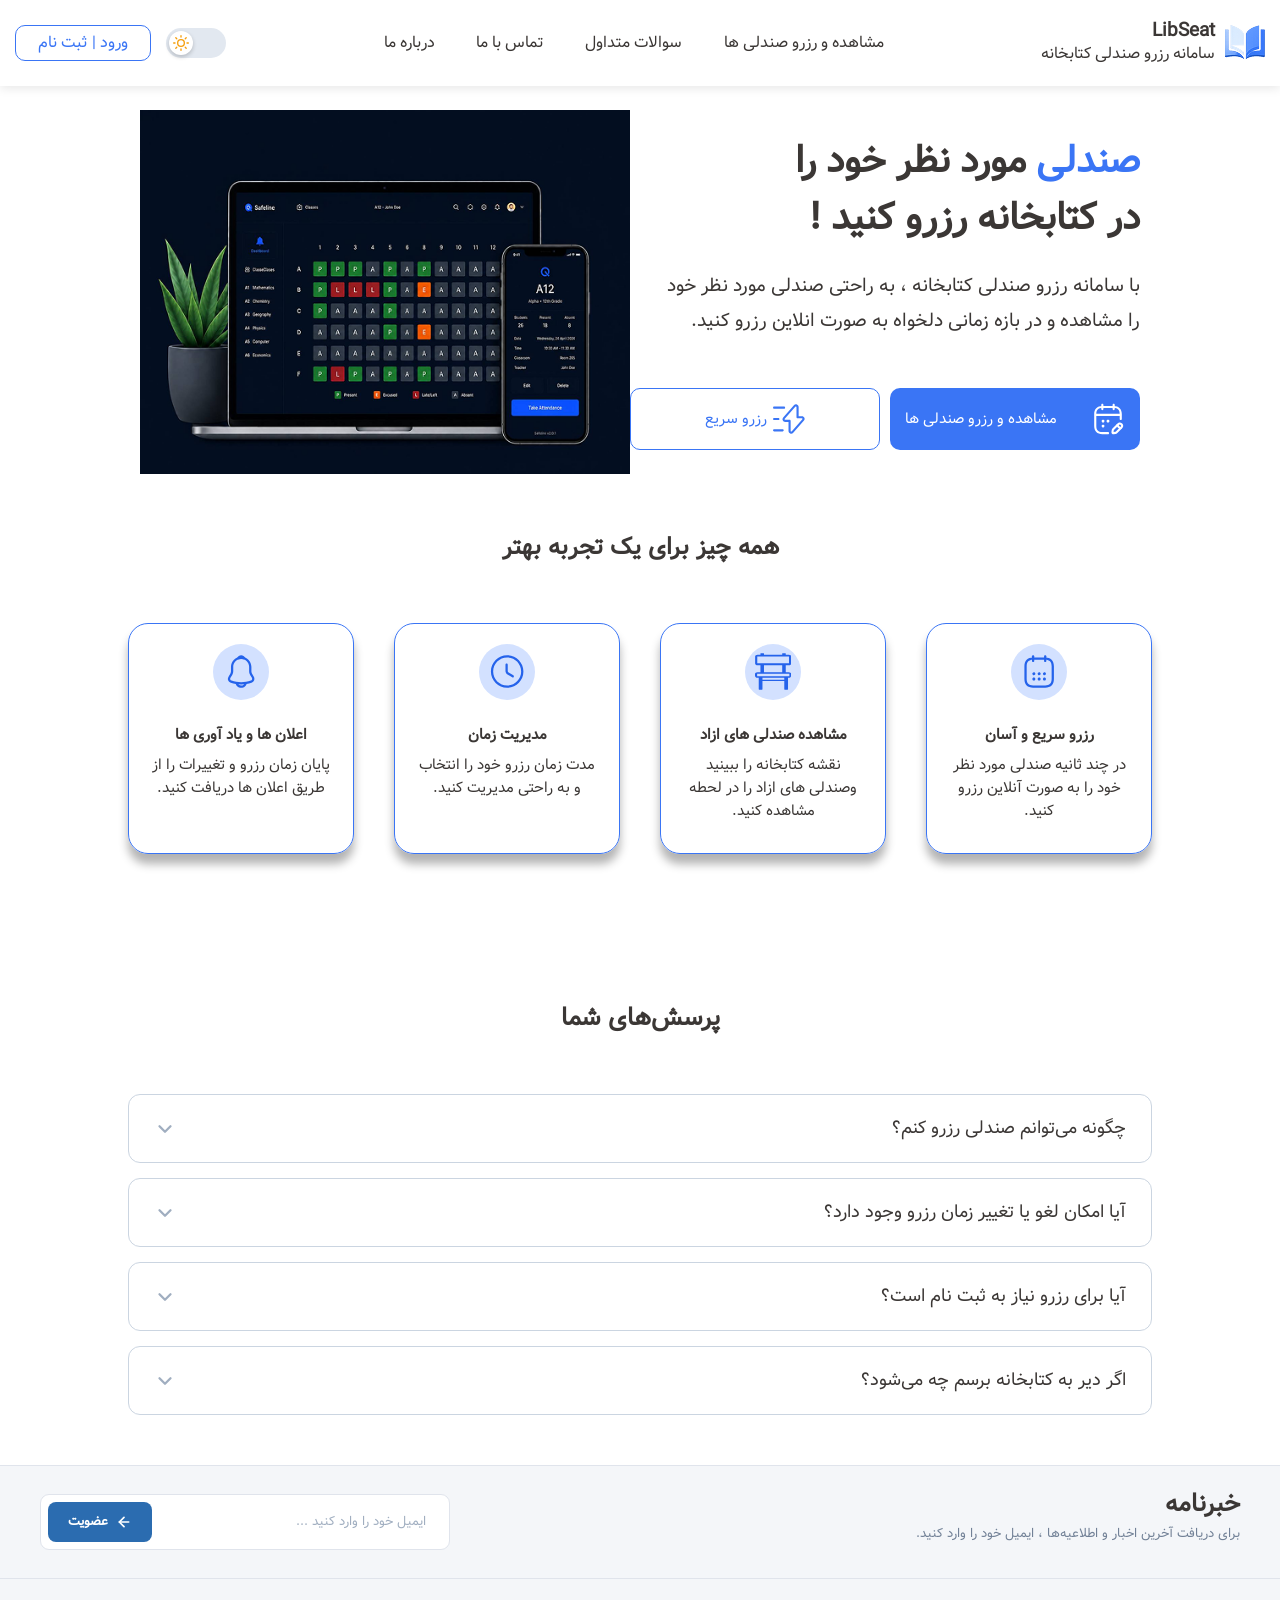
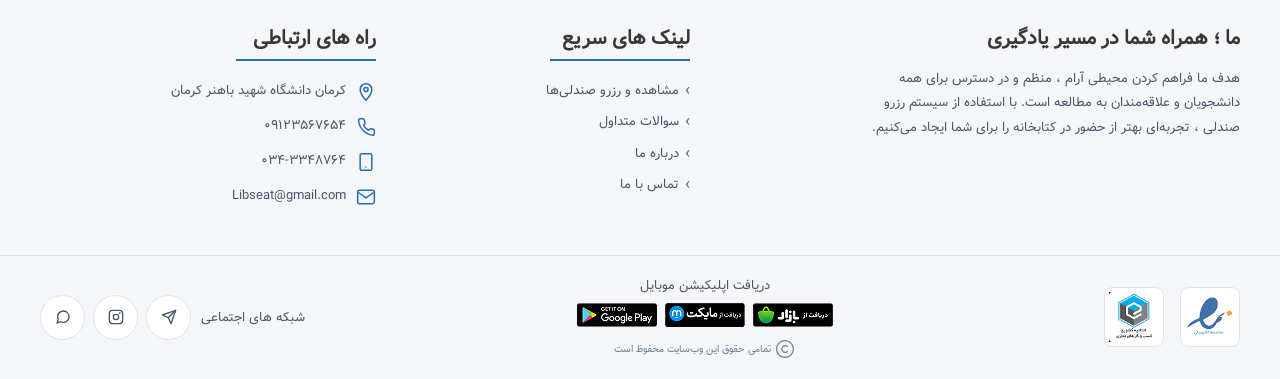
==== index.html @ a75650b6 "Initial commit: add project folders and files" ====
<!DOCTYPE html>
<html lang="fa" dir="rtl">

<head>
    <meta charset="UTF-8">
    <meta name="viewport" content="width=device-width, initial-scale=1.0">
    <title>سامانه رزرو صندلی</title>
    <link rel="shortcut icon" href="./main-page__pictures/file_00000000ac5071f4b8dd601711ee3e0a 1.png" type="image/x-icon">
    <link rel="stylesheet" href="./main-page__Styles/main-page__reset.css">
    <link rel="stylesheet" href="./main-page__Styles/main-page__fonts.css">
    <link rel="stylesheet" href="./main-page__Styles/main-page__style.css">
    <link rel="stylesheet" href="./main-page__Styles/main-page__responsive.css">
</head>

<body>
    <div class="backDrop"></div>
    <header class="header">
        <nav class="header-nav">
            <button class="menu-toggle">
                <span class="hamburger-line"></span>
                <span class="hamburger-line"></span>
                <span class="hamburger-line"></span>
            </button>
            <a href="./main-pag.html" class="nav-logo">
                <div class="nav-logo__img">
                    <img src="./main-page__pictures/file_00000000ac5071f4b8dd601711ee3e0a 1.png" alt="">
                </div>
                <div class="nav-logo__text">
                    <h3 class="nav-logo__text-title">LibSeat</h3>
                    <p class="nav-logo__text-content">سامانه رزرو صندلی کتابخانه</p>
                </div>
            </a>
            <div class="nav-items">
                <a href="../reservation-page/reservation-page.html" class="nav-item">مشاهده و رزرو صندلی ها</a>
                <a href="#" class="nav-item" id="faq-btn">سوالات متداول</a>
                <a href="#" class="nav-item" id="contact-btn">تماس با ما</a>
                <a href="#" class="nav-item" id="about-btn">درباره ما</a>
            </div>
            <div class="nav-left__wrapper">
                <div class="theme-switch-wrapper">
                    <label class="theme-switch" for="checkbox">
                        <input type="checkbox" id="checkbox">
                        <div class="slider">
                            <span class="ball">
                                <svg class="sun-icon" xmlns="http://www.w3.org/2000/svg" viewBox="0 0 24 24" fill="none"
                                    stroke="currentColor" stroke-width="2" stroke-linecap="round"
                                    stroke-linejoin="round">
                                    <circle cx="12" cy="12" r="5"></circle>
                                    <line x1="12" y1="1" x2="12" y2="3"></line>
                                    <line x1="12" y1="21" x2="12" y2="23"></line>
                                    <line x1="4.22" y1="4.22" x2="5.64" y2="5.64"></line>
                                    <line x1="18.36" y1="18.36" x2="19.78" y2="19.78"></line>
                                    <line x1="1" y1="12" x2="3" y2="12"></line>
                                    <line x1="21" y1="12" x2="23" y2="12"></line>
                                    <line x1="4.22" y1="19.78" x2="5.64" y2="18.36"></line>
                                    <line x1="18.36" y1="5.64" x2="19.78" y2="4.22"></line>
                                </svg>
                                <svg class="moon-icon" xmlns="http://www.w3.org/2000/svg" viewBox="0 0 24 24"
                                    fill="none" stroke="currentColor" stroke-width="2" stroke-linecap="round"
                                    stroke-linejoin="round">
                                    <path d="M21 12.79A9 9 0 1 1 11.21 3 7 7 0 0 0 21 12.79z"></path>
                                </svg>
                            </span>
                        </div>
                    </label>
                </div>
                <div class="Login-btn">
                    <a href="../login-page/login.html" class="Login-btn__text">ورود | ثبت نام</a>
                </div>
            </div>
        </nav>
        <div class="hamburger-menu">
            <a href="../reservation-page/reservation-page.html" class="hamburger-menu-item">مشاهده و رزرو صندلی ها</a>
            <a href="#" class="hamburger-menu-item" id="mobile-faqBtn">سوالات متداول</a>
            <a href="#" class="hamburger-menu-item" id="mobile-contactBtn">تماس با ما</a>
            <a href="#" class="hamburger-menu-item" id="mobile-aboutBtn">درباره ما</a>
            <a href="../login-page/login.html" class=" hamburger-menu__login">ورود به حساب کاربری</a>
        </div>
        <div class="container">
            <div class="header-content">
                <div class="header-content_text">
                    <h1 class="header-title">
                        <span class="blue">صندلی</span> مورد نظر خود را<br> در کتابخانه رزرو کنید !
                    </h1>
                    <p class="header-text">با سامانه رزرو صندلی کتابخانه ، به راحتی صندلی مورد نظر خود<br> را مشاهده و
                        در بازه زمانی دلخواه به صورت انلاین رزرو کنید.

                    </p>
                    <div class="header-btns">
                        <a href="../reservation-page/reservation-page.html" class="header-btn-blue">
                            <svg xmlns="http://www.w3.org/2000/svg" width="34" height="34" viewBox="0 0 34 34"
                                fill="none">
                                <path
                                    d="M11.3334 8.146C10.7525 8.146 10.2709 7.66433 10.2709 7.0835V2.8335C10.2709 2.25266 10.7525 1.771 11.3334 1.771C11.9142 1.771 12.3959 2.25266 12.3959 2.8335V7.0835C12.3959 7.66433 11.9142 8.146 11.3334 8.146Z"
                                    fill="white" />
                                <path
                                    d="M22.6666 8.146C22.0858 8.146 21.6041 7.66433 21.6041 7.0835V2.8335C21.6041 2.25266 22.0858 1.771 22.6666 1.771C23.2475 1.771 23.7291 2.25266 23.7291 2.8335V7.0835C23.7291 7.66433 23.2475 8.146 22.6666 8.146Z"
                                    fill="white" />
                                <path
                                    d="M12.0417 20.5416C11.8575 20.5416 11.6733 20.4991 11.5033 20.4283C11.3192 20.3575 11.1775 20.2583 11.0358 20.1308C10.7808 19.8616 10.625 19.4933 10.625 19.1249C10.625 18.7566 10.7808 18.3883 11.0358 18.1191C11.1775 17.9916 11.3333 17.8924 11.5033 17.8216C11.8433 17.6799 12.24 17.6799 12.58 17.8216C12.75 17.8924 12.9058 17.9916 13.0475 18.1191C13.1042 18.1899 13.175 18.2608 13.2175 18.3316C13.2741 18.4166 13.3167 18.5016 13.345 18.5866C13.3875 18.6716 13.4158 18.7566 13.43 18.8416C13.4442 18.9408 13.4583 19.0399 13.4583 19.1249C13.4583 19.4933 13.3025 19.8616 13.0475 20.1308C12.9058 20.2583 12.75 20.3575 12.58 20.4283C12.41 20.4991 12.2258 20.5416 12.0417 20.5416Z"
                                    fill="white" />
                                <path
                                    d="M17 20.5417C16.8159 20.5417 16.6317 20.4992 16.4617 20.4284C16.2775 20.3575 16.1359 20.2583 15.9942 20.1308C15.7392 19.8617 15.5834 19.4934 15.5834 19.125C15.5834 19.04 15.5975 18.9408 15.6117 18.8417C15.6259 18.7567 15.6542 18.6717 15.6967 18.5867C15.725 18.5017 15.7676 18.4167 15.8242 18.3317C15.8809 18.2609 15.9376 18.19 15.9942 18.1192C16.5184 17.595 17.4675 17.595 18.0059 18.1192C18.0625 18.19 18.1192 18.2609 18.1759 18.3317C18.2325 18.4167 18.2751 18.5017 18.3034 18.5867C18.3459 18.6717 18.3742 18.7567 18.3884 18.8417C18.4026 18.9408 18.4167 19.04 18.4167 19.125C18.4167 19.4934 18.2609 19.8617 18.0059 20.1308C17.7367 20.3858 17.3825 20.5417 17 20.5417Z"
                                    fill="white" />
                                <path
                                    d="M12.0417 25.5001C11.8575 25.5001 11.6733 25.4576 11.5033 25.3868C11.3333 25.3159 11.1775 25.2168 11.0358 25.0893C10.7808 24.8201 10.625 24.4518 10.625 24.0834C10.625 23.9984 10.6392 23.8993 10.6533 23.8143C10.6675 23.7151 10.6958 23.6301 10.7383 23.5451C10.7666 23.4601 10.8092 23.3751 10.8659 23.2901C10.9084 23.2193 10.9792 23.1484 11.0358 23.0776C11.1775 22.9501 11.3333 22.8509 11.5033 22.7801C11.8433 22.6384 12.24 22.6384 12.58 22.7801C12.75 22.8509 12.9058 22.9501 13.0475 23.0776C13.1042 23.1484 13.175 23.2193 13.2175 23.2901C13.2741 23.3751 13.3167 23.4601 13.345 23.5451C13.3875 23.6301 13.4158 23.7151 13.43 23.8143C13.4442 23.8993 13.4583 23.9984 13.4583 24.0834C13.4583 24.4518 13.3025 24.8201 13.0475 25.0893C12.9058 25.2168 12.75 25.3159 12.58 25.3868C12.41 25.4576 12.2258 25.5001 12.0417 25.5001Z"
                                    fill="white" />
                                <path
                                    d="M29.0416 13.9399H4.95831C4.37748 13.9399 3.89581 13.4583 3.89581 12.8774C3.89581 12.2966 4.37748 11.8149 4.95831 11.8149H29.0416C29.6225 11.8149 30.1041 12.2966 30.1041 12.8774C30.1041 13.4583 29.6225 13.9399 29.0416 13.9399Z"
                                    fill="white" />
                                <path
                                    d="M22.4117 32.2718C21.8734 32.2718 21.3634 32.0734 20.995 31.7051C20.5559 31.2659 20.3575 30.6284 20.4567 29.9626L20.7259 28.0501C20.7967 27.5543 21.0942 26.9593 21.4484 26.6051L26.4634 21.5901C27.1434 20.9101 27.8092 20.5559 28.5317 20.4851C29.4242 20.4001 30.2884 20.7684 31.11 21.5901C31.9742 22.4543 33.1359 24.2109 31.11 26.2368L26.095 31.2518C25.7409 31.6059 25.1459 31.9035 24.65 31.9743L22.7375 32.2435C22.6242 32.2576 22.525 32.2718 22.4117 32.2718ZM28.7725 22.596C28.7584 22.596 28.7442 22.596 28.73 22.596C28.5317 22.6101 28.2625 22.7943 27.965 23.0918L22.95 28.1068C22.9075 28.1493 22.8367 28.291 22.8367 28.3476L22.5817 30.1185L24.3525 29.8634C24.4092 29.8493 24.5508 29.7784 24.5933 29.7359L29.6084 24.721C30.2317 24.0976 30.3167 23.786 29.6084 23.0776C29.3817 22.8651 29.0559 22.596 28.7725 22.596Z"
                                    fill="white" />
                                <path
                                    d="M29.6368 27.2708C29.5376 27.2708 29.4384 27.2567 29.3534 27.2283C27.4834 26.7042 25.9959 25.2167 25.4718 23.3467C25.3159 22.78 25.6417 22.1991 26.2084 22.0291C26.7751 21.8733 27.3559 22.1992 27.5259 22.7658C27.8517 23.9275 28.7726 24.8483 29.9343 25.1741C30.5009 25.33 30.8267 25.925 30.6709 26.4917C30.5292 26.9592 30.1043 27.2708 29.6368 27.2708Z"
                                    fill="white" />
                                <path
                                    d="M17 32.2293H11.3333C6.1625 32.2293 3.1875 29.2543 3.1875 24.0835V12.0418C3.1875 6.871 6.1625 3.896 11.3333 3.896H22.6667C27.8375 3.896 30.8125 6.871 30.8125 12.0418V17.0002C30.8125 17.581 30.3308 18.0627 29.75 18.0627C29.1692 18.0627 28.6875 17.581 28.6875 17.0002V12.0418C28.6875 7.99016 26.7183 6.021 22.6667 6.021H11.3333C7.28167 6.021 5.3125 7.99016 5.3125 12.0418V24.0835C5.3125 28.1352 7.28167 30.1043 11.3333 30.1043H17C17.5808 30.1043 18.0625 30.586 18.0625 31.1668C18.0625 31.7477 17.5808 32.2293 17 32.2293Z"
                                    fill="white" />
                            </svg>

                            <p class="header-btn-text">
                                مشاهده و رزرو صندلی ها
                            </p>
                        </a>
                        <a href="../reservation-page/reservation-page.html" class="header-btn-white">
                            <svg xmlns="http://www.w3.org/2000/svg" width="34" height="34" viewBox="0 0 34 34"
                                fill="none">
                                <path
                                    d="M19.2241 31.7049C18.8983 31.7049 18.5724 31.6483 18.2608 31.5349C17.1983 31.1383 16.5183 30.1466 16.5183 29.0133V19.8758H13.2033C12.1266 19.8758 11.1916 19.2666 10.7524 18.2891C10.3133 17.3116 10.4832 16.2066 11.1916 15.3991L21.9158 3.21576C22.6666 2.36576 23.8283 2.06826 24.8908 2.47909C25.9533 2.87576 26.6332 3.86743 26.6332 5.00076V14.1383H29.9483C31.0249 14.1383 31.9599 14.7474 32.3991 15.7249C32.8383 16.7024 32.6683 17.8074 31.9599 18.6149L21.2357 30.7983C20.7116 31.3933 19.9749 31.7049 19.2241 31.7049ZM23.9133 4.41993C23.7858 4.41993 23.6299 4.46243 23.5024 4.61826L12.7782 16.8158C12.5516 17.0708 12.6366 17.3258 12.6791 17.4249C12.7216 17.5241 12.8633 17.7649 13.2033 17.7649H17.5808C18.1616 17.7649 18.6433 18.2466 18.6433 18.8274V29.0274C18.6433 29.3816 18.8983 29.5233 19.0116 29.5658C19.1249 29.6083 19.4082 29.6791 19.6349 29.4099L30.3591 17.2124C30.5857 16.9574 30.5008 16.7024 30.4583 16.6033C30.4158 16.5041 30.2741 16.2633 29.9341 16.2633H25.5566C24.9758 16.2633 24.4941 15.7816 24.4941 15.2008V5.00076C24.4941 4.64659 24.2391 4.50493 24.1258 4.46243C24.0833 4.43409 23.9983 4.41993 23.9133 4.41993Z"
                                    fill="currentColor" />
                                <path
                                    d="M12.0417 6.729H2.125C1.54417 6.729 1.0625 6.24734 1.0625 5.6665C1.0625 5.08567 1.54417 4.604 2.125 4.604H12.0417C12.6225 4.604 13.1042 5.08567 13.1042 5.6665C13.1042 6.24734 12.6225 6.729 12.0417 6.729Z"
                                    fill="currentColor" />
                                <path
                                    d="M10.625 29.396H2.125C1.54417 29.396 1.0625 28.9143 1.0625 28.3335C1.0625 27.7527 1.54417 27.271 2.125 27.271H10.625C11.2058 27.271 11.6875 27.7527 11.6875 28.3335C11.6875 28.9143 11.2058 29.396 10.625 29.396Z"
                                    fill="currentColor" />
                                <path
                                    d="M6.375 18.0625H2.125C1.54417 18.0625 1.0625 17.5808 1.0625 17C1.0625 16.4192 1.54417 15.9375 2.125 15.9375H6.375C6.95583 15.9375 7.4375 16.4192 7.4375 17C7.4375 17.5808 6.95583 18.0625 6.375 18.0625Z"
                                    fill="currentColor" />
                            </svg>
                            <p class="header-btn-text">
                                رزرو سریع
                            </p>
                        </a>
                    </div>
                </div>
                <div class="header-content_image">
                    <img src="./main-page__pictures/main-page-banner-dark.png" alt=""
                        class="header-content_image-img">
                </div>
            </div>
        </div>
    </header>
    <main>
        <div class="container">
            <section class="better-experience">
                <h2 class="better-experience__title">همه چیز برای یک تجربه بهتر </h2>
                <div class="better-experience__boxes">
                    <div class="better-experience__box">
                        <span class="better-experience__box-svg">
                            <svg xmlns="http://www.w3.org/2000/svg" width="41" height="41" viewBox="0 0 41 41" fill="none">
                                <path
                                    d="M13.6666 9.82275C12.9662 9.82275 12.3854 9.24192 12.3854 8.5415V3.4165C12.3854 2.71609 12.9662 2.13525 13.6666 2.13525C14.367 2.13525 14.9479 2.71609 14.9479 3.4165V8.5415C14.9479 9.24192 14.367 9.82275 13.6666 9.82275Z"
                                    fill="currentColor" />
                                <path
                                    d="M27.3334 9.82275C26.633 9.82275 26.0521 9.24192 26.0521 8.5415V3.4165C26.0521 2.71609 26.633 2.13525 27.3334 2.13525C28.0338 2.13525 28.6146 2.71609 28.6146 3.4165V8.5415C28.6146 9.24192 28.0338 9.82275 27.3334 9.82275Z"
                                    fill="currentColor" />
                                <path
                                    d="M14.5208 24.771C14.2988 24.771 14.0767 24.7197 13.8717 24.6343C13.6496 24.5489 13.4788 24.4293 13.3079 24.2755C13.0004 23.9509 12.8125 23.5239 12.8125 23.0626C12.8125 22.8405 12.8638 22.6185 12.9492 22.4135C13.0346 22.2085 13.1542 22.0206 13.3079 21.8497C13.4788 21.696 13.6496 21.5764 13.8717 21.4909C14.4867 21.2347 15.2554 21.3714 15.7337 21.8497C16.0412 22.1743 16.2292 22.6185 16.2292 23.0626C16.2292 23.1651 16.2121 23.2847 16.195 23.4043C16.1779 23.5068 16.1437 23.6093 16.0925 23.7118C16.0583 23.8143 16.0071 23.9168 15.9388 24.0193C15.8875 24.1047 15.8021 24.1901 15.7337 24.2755C15.4092 24.583 14.965 24.771 14.5208 24.771Z"
                                    fill="currentColor" />
                                <path
                                    d="M20.5 24.7707C20.2779 24.7707 20.0558 24.7195 19.8508 24.6341C19.6287 24.5487 19.4579 24.4291 19.287 24.2753C18.9795 23.9507 18.7916 23.5237 18.7916 23.0624C18.7916 22.8403 18.8429 22.6182 18.9283 22.4132C19.0137 22.2082 19.1333 22.0203 19.287 21.8495C19.4579 21.6958 19.6287 21.5761 19.8508 21.4907C20.4658 21.2174 21.2345 21.3712 21.7129 21.8495C22.0204 22.1741 22.2083 22.6182 22.2083 23.0624C22.2083 23.1649 22.1912 23.2845 22.1741 23.4041C22.157 23.5066 22.1229 23.6091 22.0716 23.7116C22.0375 23.8141 21.9862 23.9166 21.9179 24.0191C21.8666 24.1045 21.7812 24.1899 21.7129 24.2753C21.3883 24.5828 20.9441 24.7707 20.5 24.7707Z"
                                    fill="currentColor" />
                                <path
                                    d="M26.4792 24.7707C26.2571 24.7707 26.035 24.7195 25.83 24.6341C25.608 24.5487 25.4371 24.4291 25.2663 24.2753C25.198 24.1899 25.1296 24.1045 25.0613 24.0191C24.993 23.9166 24.9417 23.8141 24.9075 23.7116C24.8563 23.6091 24.8221 23.5066 24.805 23.4041C24.788 23.2845 24.7709 23.1649 24.7709 23.0624C24.7709 22.6182 24.9588 22.1741 25.2663 21.8495C25.4371 21.6958 25.608 21.5761 25.83 21.4907C26.4621 21.2174 27.2138 21.3712 27.6921 21.8495C27.9996 22.1741 28.1875 22.6182 28.1875 23.0624C28.1875 23.1649 28.1705 23.2845 28.1534 23.4041C28.1363 23.5066 28.1021 23.6091 28.0509 23.7116C28.0167 23.8141 27.9655 23.9166 27.8971 24.0191C27.8459 24.1045 27.7605 24.1899 27.6921 24.2753C27.3675 24.5828 26.9234 24.7707 26.4792 24.7707Z"
                                    fill="currentColor" />
                                <path
                                    d="M14.5208 30.7498C14.2988 30.7498 14.0767 30.6986 13.8717 30.6131C13.6667 30.5277 13.4788 30.4081 13.3079 30.2544C13.0004 29.9298 12.8125 29.4856 12.8125 29.0415C12.8125 28.8194 12.8638 28.5973 12.9492 28.3923C13.0346 28.1702 13.1542 27.9823 13.3079 27.8286C13.94 27.1965 15.1017 27.1965 15.7337 27.8286C16.0412 28.1531 16.2292 28.5973 16.2292 29.0415C16.2292 29.4856 16.0412 29.9298 15.7337 30.2544C15.4092 30.5619 14.965 30.7498 14.5208 30.7498Z"
                                    fill="currentColor" />
                                <path
                                    d="M20.5 30.7498C20.0558 30.7498 19.6116 30.5619 19.287 30.2544C18.9795 29.9298 18.7916 29.4856 18.7916 29.0415C18.7916 28.8194 18.8429 28.5973 18.9283 28.3923C19.0137 28.1702 19.1333 27.9823 19.287 27.8286C19.9191 27.1965 21.0808 27.1965 21.7129 27.8286C21.8666 27.9823 21.9862 28.1702 22.0716 28.3923C22.157 28.5973 22.2083 28.8194 22.2083 29.0415C22.2083 29.4856 22.0204 29.9298 21.7129 30.2544C21.3883 30.5619 20.9441 30.7498 20.5 30.7498Z"
                                    fill="currentColor" />
                                <path
                                    d="M26.4792 30.7502C26.035 30.7502 25.5909 30.5623 25.2663 30.2548C25.1125 30.101 24.993 29.9131 24.9075 29.6911C24.8221 29.4861 24.7709 29.264 24.7709 29.0419C24.7709 28.8198 24.8221 28.5977 24.9075 28.3927C24.993 28.1706 25.1125 27.9827 25.2663 27.829C25.6592 27.4361 26.2571 27.2481 26.8038 27.3677C26.9234 27.3848 27.0259 27.4189 27.1284 27.4702C27.2309 27.5044 27.3334 27.5557 27.4359 27.624C27.5213 27.6752 27.6067 27.7606 27.6921 27.829C27.9996 28.1536 28.1875 28.5977 28.1875 29.0419C28.1875 29.4861 27.9996 29.9302 27.6921 30.2548C27.3675 30.5623 26.9234 30.7502 26.4792 30.7502Z"
                                    fill="currentColor" />
                                <path
                                    d="M35.0208 16.8101H5.97913C5.27871 16.8101 4.69788 16.2292 4.69788 15.5288C4.69788 14.8284 5.27871 14.2476 5.97913 14.2476H35.0208C35.7212 14.2476 36.302 14.8284 36.302 15.5288C36.302 16.2292 35.7212 16.8101 35.0208 16.8101Z"
                                    fill="#currentColor" />
                                <path
                                    d="M27.3333 38.8644H13.6667C7.43125 38.8644 3.84375 35.2769 3.84375 29.0415V14.5207C3.84375 8.28525 7.43125 4.69775 13.6667 4.69775H27.3333C33.5688 4.69775 37.1563 8.28525 37.1563 14.5207V29.0415C37.1563 35.2769 33.5688 38.8644 27.3333 38.8644ZM13.6667 7.26025C8.78083 7.26025 6.40625 9.63484 6.40625 14.5207V29.0415C6.40625 33.9273 8.78083 36.3019 13.6667 36.3019H27.3333C32.2192 36.3019 34.5938 33.9273 34.5938 29.0415V14.5207C34.5938 9.63484 32.2192 7.26025 27.3333 7.26025H13.6667Z"
                                    fill="currentColor" />
                            </svg>
                        </span>
                        <h3 class="better-experience__box-title">رزرو سریع و آسان</h3>
                        <p class="better-experience__box-text">در چند ثانیه صندلی مورد نظر خود را به صورت آنلاین رزرو کنید.
                        </p>
                    </div>
                    <div class="better-experience__box">
                        <span class="better-experience__box-svg">
                            <svg width="41" height="41" viewBox="0 0 41 41" fill="none" xmlns="http://www.w3.org/2000/svg">
                                <path fill-rule="evenodd" clip-rule="evenodd" d="M37.2744 27.4735V40.6797C37.2744 40.8565 37.0811 41 36.8429 41H33.4993C33.2611 41 33.0634 40.8532 33.0634 40.6764V31.1804H8.4265V40.6797C8.4265 40.8565 8.23326 41 7.99507 41H4.65143C4.41324 41 4.2155 40.8532 4.2155 40.6764V27.4735H2.76389C1.99989 27.4735 1.30779 27.2432 0.808944 26.8729C0.310095 26.5025 0 25.9887 0 25.4215V23.3595C0 22.7922 0.310095 22.2784 0.808944 21.908C1.30779 21.5377 1.99989 21.3075 2.76389 21.3075H6.14798V13.4832H2.90321C2.13921 13.4832 1.44711 13.2529 0.948263 12.8826C0.449414 12.5122 0.139318 11.9984 0.139318 11.4312V3.58016C0.139318 3.01294 0.449414 2.49911 0.948263 2.12874C1.44711 1.75838 2.13921 1.52816 2.90321 1.52816H6.14798V0.343669C6.14798 0.153483 6.35471 0 6.61087 0H9.67138C9.92755 0 10.1343 0.153483 10.1343 0.343669V1.52816H30.7264V0.343669C30.7264 0.153483 30.9331 0 31.1893 0H34.2498C34.506 0 34.7127 0.153483 34.7127 0.343669V1.52816H38.2361C39.0001 1.52816 39.6922 1.75838 40.1911 2.12874C40.6899 2.49911 41 3.01294 41 3.58016V11.4312C41 11.9984 40.6899 12.5122 40.1911 12.8826C39.6922 13.2529 39.0001 13.4832 38.2361 13.4832H34.7127V21.3041H38.0968C38.8608 21.3041 39.5529 21.5343 40.0517 21.9047C40.5506 22.2751 40.8607 22.7889 40.8607 23.3561V25.4181C40.8607 25.9854 40.5506 26.4992 40.0517 26.8695C39.5529 27.2399 38.8608 27.4701 38.0968 27.4701H37.2744V27.4735ZM2.41785 23.1759H38.8114V25.7651H2.41785V23.1759ZM2.56166 3.49007H38.3754V11.2577H2.56166V3.49007ZM33.0634 29.749V27.4735H8.4265V29.749H33.0634ZM30.7309 21.3075V13.4832H10.1388V21.3041H30.7309V21.3075Z" fill="currentColor"/>
                                </svg>                            
                        </span>
                        <h3 class="better-experience__box-title">مشاهده صندلی های ازاد</h3>
                        <p class="better-experience__box-text">نقشه کتابخانه را ببینید وصندلی های ازاد را در لحطه مشاهده کنید. </p>
                    </div>
                    <div class="better-experience__box">
                        <span class="better-experience__box-svg">
                            <svg width="41" height="41" viewBox="0 0 41 41" fill="none" xmlns="http://www.w3.org/2000/svg">
                                <path d="M20.5 38.8647C10.3695 38.8647 2.13538 30.6305 2.13538 20.5001C2.13538 10.3697 10.3695 2.1355 20.5 2.1355C30.6304 2.1355 38.8645 10.3697 38.8645 20.5001C38.8645 30.6305 30.6304 38.8647 20.5 38.8647ZM20.5 4.698C11.7875 4.698 4.69788 11.7876 4.69788 20.5001C4.69788 29.2126 11.7875 36.3022 20.5 36.3022C29.2125 36.3022 36.302 29.2126 36.302 20.5001C36.302 11.7876 29.2125 4.698 20.5 4.698Z" fill="#2563EB"/>
                                <path d="M26.8379 27.2138C26.6158 27.2138 26.3938 27.1625 26.1888 27.0258L20.8929 23.8654C19.5775 23.0796 18.6038 21.3542 18.6038 19.8338V12.8296C18.6038 12.1292 19.1846 11.5483 19.885 11.5483C20.5854 11.5483 21.1663 12.1292 21.1663 12.8296V19.8338C21.1663 20.4488 21.6788 21.3542 22.2083 21.6617L27.5042 24.8221C28.1192 25.1808 28.3071 25.9667 27.9483 26.5817C27.6921 26.9917 27.265 27.2138 26.8379 27.2138Z" fill="#2563EB"/>
                                </svg>                            
                        </span>
                        <h3 class="better-experience__box-title">مدیریت زمان </h3>
                        <p class="better-experience__box-text">مدت زمان رزرو خود را انتخاب و به راحتی مدیریت کنید.</p>
                    </div>
                    <div class="better-experience__box">
                        <span class="better-experience__box-svg">
                            <svg width="41" height="41" viewBox="0 0 41 41" fill="none" xmlns="http://www.w3.org/2000/svg">
                                <path d="M20.5342 35.072C16.5538 35.072 12.5733 34.4399 8.79792 33.1758C7.36292 32.6804 6.26958 31.6724 5.79125 30.357C5.29583 29.0416 5.46667 27.5895 6.2525 26.2912L8.21708 23.0283C8.62708 22.3449 9.00292 20.9783 9.00292 20.1754V15.2383C9.00292 8.88328 14.1792 3.70703 20.5342 3.70703C26.8892 3.70703 32.0654 8.88328 32.0654 15.2383V20.1754C32.0654 20.9612 32.4412 22.3449 32.8512 23.0454L34.7988 26.2912C35.5333 27.5212 35.67 29.0074 35.1746 30.357C34.6792 31.7066 33.6029 32.7316 32.2533 33.1758C28.495 34.4399 24.5146 35.072 20.5342 35.072ZM20.5342 6.26953C15.5971 6.26953 11.5654 10.2841 11.5654 15.2383V20.1754C11.5654 21.4224 11.0529 23.2674 10.4208 24.3437L8.45625 27.6066C8.08042 28.2387 7.97792 28.9049 8.2 29.4687C8.405 30.0495 8.9175 30.4937 9.61792 30.7329C16.7588 33.1245 24.3267 33.1245 31.4675 30.7329C32.0825 30.5279 32.5608 30.0666 32.7829 29.4516C33.005 28.8366 32.9538 28.1704 32.6121 27.6066L30.6475 24.3437C29.9983 23.2333 29.5029 21.4054 29.5029 20.1583V15.2383C29.5029 10.2841 25.4883 6.26953 20.5342 6.26953Z" fill="#2563EB"/>
                                <path d="M23.7116 6.73087C23.5921 6.73087 23.4725 6.71379 23.3529 6.67962C22.8575 6.54295 22.3791 6.44045 21.9179 6.37212C20.4658 6.1842 19.065 6.2867 17.7496 6.67962C17.2712 6.83337 16.7587 6.67962 16.4341 6.32087C16.1096 5.96212 16.0071 5.44962 16.195 4.98837C16.8954 3.19462 18.6037 2.01587 20.5512 2.01587C22.4987 2.01587 24.2071 3.17754 24.9075 4.98837C25.0783 5.44962 24.9929 5.96212 24.6683 6.32087C24.4121 6.5942 24.0533 6.73087 23.7116 6.73087Z" fill="#2563EB"/>
                                <path d="M20.5342 38.967C18.8429 38.967 17.2029 38.2837 16.0071 37.0879C14.8113 35.892 14.1279 34.252 14.1279 32.5608H16.6904C16.6904 33.5687 17.1004 34.5595 17.8179 35.277C18.5354 35.9945 19.5263 36.4045 20.5342 36.4045C22.6525 36.4045 24.3779 34.6791 24.3779 32.5608H26.9404C26.9404 36.097 24.0704 38.967 20.5342 38.967Z" fill="#2563EB"/>
                                </svg>
                                
                        </span>
                        <h3 class="better-experience__box-title">اعلان ها و یاد آوری ها</h3>
                        <p class="better-experience__box-text">پایان زمان رزرو و تغییرات را از طریق اعلان ها دریافت کنید.</p>
                    </div>
                </div>
            </section>
            <section class="FAQ" id="faq-section">
                <h2 class="faq-title">پرسش‌های شما</h2>
    
                <div class="faq-container">
                    <!-- Item 1 -->
                    <details class="faq-item">
                        <summary>
                            <span class="faq-question">چگونه می‌توانم صندلی رزرو کنم؟</span>
                            <div class="faq-icon-wrapper">
                                <svg class="faq-icon" viewBox="0 0 24 24" fill="none" stroke="currentColor" stroke-width="2.5" stroke-linecap="round" stroke-linejoin="round">
                                    <polyline points="6 9 12 15 18 9"></polyline>
                                </svg>
                            </div>
                        </summary>
                        <div class="faq-content">
                            <p>جهت رزرو صندلی، می‌توانید به بخش «مشاهده و رزرو» مراجعه نمایید. در این بخش، وضعیت لحظه‌ای تمامی صندلی‌های کتابخانه قابل رویت است و شما می‌توانید صندلی مورد نظر خود را برای بازه زمانی مشخص رزرو کنید. همچنین برای سهولت بیشتر، با استفاده از قابلیت «رزرو سریع»، سیستم به صورت هوشمند و تصادفی یکی از بهترین موقعیت‌های آزاد را برای شما انتخاب خواهد کرد.</p>
                        </div>
                    </details>
            
                    <!-- Item 2 -->
                    <details class="faq-item">
                        <summary>
                            <span class="faq-question">آیا امکان لغو یا تغییر زمان رزرو وجود دارد؟</span>
                            <div class="faq-icon-wrapper">
                                <svg class="faq-icon" viewBox="0 0 24 24" fill="none" stroke="currentColor" stroke-width="2.5" stroke-linecap="round" stroke-linejoin="round">
                                    <polyline points="6 9 12 15 18 9"></polyline>
                                </svg>
                            </div>
                        </summary>
                        <div class="faq-content">
                            <p>بله، امکان لغو رزرو صندلی تا حداکثر ۲ ساعت پیش از زمان موعد وجود دارد. توصیه می‌شود در صورت انصراف، حتماً نسبت به لغو رزرو خود اقدام نمایید تا مشمول محدودیت‌ها یا جریمه‌های مربوط به عدم استفاده از صندلی نشوید.</p>
                        </div>
                    </details>
            
                    <!-- Item 3 -->
                    <details class="faq-item">
                        <summary>
                            <span class="faq-question">آیا برای رزرو نیاز به ثبت‌ نام است؟</span>
                            <div class="faq-icon-wrapper">
                                <svg class="faq-icon" viewBox="0 0 24 24" fill="none" stroke="currentColor" stroke-width="2.5" stroke-linecap="round" stroke-linejoin="round">
                                    <polyline points="6 9 12 15 18 9"></polyline>
                                </svg>
                            </div>
                        </summary>
                        <div class="faq-content">
                            <p>بله، جهت رزرو صندلی و مدیریت زمان‌های حضور خود، لازم است ابتدا در سامانه ثبت‌نام نمایید. پس از ایجاد حساب کاربری، تمامی امکانات سامانه و خدمات کتابخانه به صورت کامل در دسترس شما قرار خواهد گرفت.</p>
                        </div>
                    </details>
            
                    <!-- Item 4 -->
                    <details class="faq-item">
                        <summary>
                            <span class="faq-question">اگر دیر به کتابخانه برسم چه می‌شود؟</span>
                            <div class="faq-icon-wrapper">
                                <svg class="faq-icon" viewBox="0 0 24 24" fill="none" stroke="currentColor" stroke-width="2.5" stroke-linecap="round" stroke-linejoin="round">
                                    <polyline points="6 9 12 15 18 9"></polyline>
                                </svg>
                            </div>
                        </summary>
                        <div class="faq-content">
                            <p>رزرو شما تا ۱۵ دقیقه پس از زمان شروع معتبر است و پس از آن صندلی برای سایرین آزاد خواهد شد.</p>
                        </div>
                    </details>
                </div>
            </section>
        </div>
    </main>
    <footer class="site-footer" id="footer">
        <div class="footer-newsletter">
          <div class="footer-newsletter__inner">
            <div class="footer-newsletter__text">
              <h3>خبرنامه</h3>
              <p>برای دریافت آخرین اخبار و اطلاعیه‌ها ، ایمیل خود را وارد کنید.</p>
            </div>
            <div class="footer-newsletter__form">
              <input class="footer-newsletter__input" type="email" placeholder="ایمیل خود را وارد کنید ..."
                aria-label="ایمیل خبرنامه" />
              <button class="footer-newsletter__btn" type="button">
                <!-- Arrow icon (RTL: pointing left) -->
                <svg width="16" height="16" viewBox="0 0 24 24" fill="none" stroke="currentColor" stroke-width="2.5"
                  stroke-linecap="round" stroke-linejoin="round">
                  <line x1="19" y1="12" x2="5" y2="12" />
                  <polyline points="12 19 5 12 12 5" />
                </svg>
                عضویت
              </button>
            </div>
          </div>
        </div>
    
        <!-- Main columns -->
        <div class="footer-main">
          <div class="footer-main__inner">
    
            <!-- About -->
            <div class="footer-col footer-col--about">
              <h2>ما ؛ همراه شما در مسیر یادگیری</h2>
              <p>
                هدف ما فراهم کردن محیطی آرام ، منظم و در دسترس برای همه دانشجویان و علاقه‌مندان به مطالعه است.
                با استفاده از سیستم رزرو صندلی ، تجربه‌ای بهتر از حضور در کتابخانه را برای شما ایجاد می‌کنیم.
              </p>
            </div>
    
            <div class="footerCols">
              <!-- Quick Links -->
              <div class="footer-col footer-col--links">
                <h3 class="footer-col__title">لینک های سریع</h3>
                <ul class="footer-col__links-list">
                  <li><a href="../reservation-page/reservation-page.html">مشاهده و رزرو صندلی‌ها</a></li>
                  <li><a href="#">سوالات متداول</a></li>
                  <li><a href="#">درباره ما</a></li>
                  <li><a href="#">تماس با ما</a></li>
                </ul>
              </div>
    
              <!-- Contact -->
              <div class="footer-col footer-col--contact">
                <h3 class="footer-col__title">راه های ارتباطی</h3>
                <ul class="footer-contact-list">
                  <li>
                    <!-- Location icon -->
                    <svg class="contact-icon" viewBox="0 0 24 24" fill="none" stroke="currentColor" stroke-width="1.8"
                      stroke-linecap="round" stroke-linejoin="round">
                      <path d="M12 2C8.13 2 5 5.13 5 9c0 5.25 7 13 7 13s7-7.75 7-13c0-3.87-3.13-7-7-7z" />
                      <circle cx="12" cy="9" r="2.5" />
                    </svg>
                    کرمان دانشگاه شهید باهنر کرمان
                  </li>
                  <li>
                    <!-- Phone icon -->
                    <svg class="contact-icon" viewBox="0 0 24 24" fill="none" stroke="currentColor" stroke-width="1.8"
                      stroke-linecap="round" stroke-linejoin="round">
                      <path
                        d="M22 16.92v3a2 2 0 0 1-2.18 2A19.79 19.79 0 0 1 3.09 4.18 2 2 0 0 1 5.06 2h3a2 2 0 0 1 2 1.72c.13.96.36 1.9.7 2.81a2 2 0 0 1-.45 2.11L9.09 9.91a16 16 0 0 0 6 6l1.27-1.27a2 2 0 0 1 2.11-.45c.91.34 1.85.57 2.81.7A2 2 0 0 1 22 16.92z" />
                    </svg>
                    ۰۹۱۲۳۵۶۷۶۵۴
                  </li>
                  <li>
                    <!-- Tel icon -->
                    <svg class="contact-icon" viewBox="0 0 24 24" fill="none" stroke="currentColor" stroke-width="1.8"
                      stroke-linecap="round" stroke-linejoin="round">
                      <rect x="5" y="2" width="14" height="20" rx="2" ry="2" />
                      <line x1="12" y1="18" x2="12.01" y2="18" />
                    </svg>
                    ۰۳۴-۳۳۴۸۷۶۴
                  </li>
                  <li>
                    <!-- Email icon -->
                    <svg class="contact-icon" viewBox="0 0 24 24" fill="none" stroke="currentColor" stroke-width="1.8"
                      stroke-linecap="round" stroke-linejoin="round">
                      <path d="M4 4h16c1.1 0 2 .9 2 2v12c0 1.1-.9 2-2 2H4c-1.1 0-2-.9-2-2V6c0-1.1.9-2 2-2z" />
                      <polyline points="22,6 12,13 2,6" />
                    </svg>
                    Libseat@gmail.com
                  </li>
                </ul>
              </div>
            </div>
    
          </div>
        </div>
    
        <!-- Bottom bar -->
        <div class="footer-bottom">
          <div class="footer-bottom__inner">
    
            <!-- Logos (right side in RTL) -->
            <div class="footer-bottom__logos">
              <div class="footer-logo-badge">
                <img src="./main-page__pictures/enamad.png" alt="">
              </div>
              <div class="footer-logo-badge">
                <img src="./main-page__pictures/etehadie.png" alt="">
              </div>
            </div>
    
            <!-- App download (center) -->
            <div class="footer-bottom__apps">
              <span class="footer-bottom__apps-label">دریافت اپلیکیشن موبایل</span>
              <div class="footer-bottom__app-buttons">
                <!-- Bazaar -->
                <a href="#" class="app-btn" aria-label="دریافت از بازار">
                  <img src="./main-page__pictures/Frame 211.png" alt="bazaar icon">
                </a>
                <!-- Myket -->
                <a href="#" class="app-btn" aria-label="دریافت از مایکت">
                  <img src="./main-page__pictures/image 1.png" alt="myket icon">
                </a>
                <!-- Google Play -->
                <a href="#" class="app-btn" aria-label="دریافت از گوگل پلی">
                  <img src="./main-page__pictures/googlepng.parspng.com-5 1.png" alt="gooogle play icon">
                </a>
              </div>
              <div style="font-size:1rem; color: #718096; margin-top:4px; display:flex; align-items:center; gap:4px;">
                <svg width="20" height="20" viewBox="0 0 20 20" fill="none" xmlns="http://www.w3.org/2000/svg">
                  <path d="M9.99984 18.9584C5.05817 18.9584 1.0415 14.9417 1.0415 10.0001C1.0415 5.05841 5.05817 1.04175 9.99984 1.04175C14.9415 1.04175 18.9582 5.05841 18.9582 10.0001C18.9582 14.9417 14.9415 18.9584 9.99984 18.9584ZM9.99984 2.29175C5.74984 2.29175 2.2915 5.75008 2.2915 10.0001C2.2915 14.2501 5.74984 17.7084 9.99984 17.7084C14.2498 17.7084 17.7082 14.2501 17.7082 10.0001C17.7082 5.75008 14.2498 2.29175 9.99984 2.29175Z" fill="currentColor"/>
                  <path d="M10.2 13.9584C8.0167 13.9584 6.2417 12.1834 6.2417 10.0001C6.2417 7.81675 8.0167 6.04175 10.2 6.04175C11.1584 6.04175 12.0917 6.39175 12.8084 7.03342C13.0667 7.25842 13.0917 7.65841 12.8667 7.91675C12.6417 8.17508 12.2417 8.20009 11.9834 7.97509C11.4917 7.54175 10.8584 7.30009 10.2 7.30009C8.70837 7.30009 7.4917 8.51676 7.4917 10.0084C7.4917 11.5001 8.70837 12.7168 10.2 12.7168C10.85 12.7168 11.4917 12.4751 11.9834 12.0418C12.2417 11.8168 12.6417 11.8418 12.8667 12.1001C13.0917 12.3584 13.0667 12.7584 12.8084 12.9834C12.0834 13.6084 11.1584 13.9584 10.2 13.9584Z" fill="currentColor"/>
                  </svg>              
                تمامی حقوق این وب‌سایت محفوظ است
              </div>
            </div>
    
            <!-- Social + label (left in RTL = left side visually) -->
            <div class="footer-bottom__right">
              <div class="footer-social">
                <span class="footer-social__label">شبکه های اجتماعی</span>
                <div class="footer-social__links">
                  <!-- Telegram -->
                  <a href="#" class="social-link" aria-label="تلگرام">
                    <svg width="16" height="16" viewBox="0 0 24 24" fill="none" stroke="currentColor" stroke-width="2"
                      stroke-linecap="round" stroke-linejoin="round">
                      <line x1="22" y1="2" x2="11" y2="13" />
                      <polygon points="22 2 15 22 11 13 2 9 22 2" />
                    </svg>
                  </a>
                  <!-- Instagram -->
                  <a href="#" class="social-link" aria-label="اینستاگرام">
                    <svg width="16" height="16" viewBox="0 0 24 24" fill="none" stroke="currentColor" stroke-width="2"
                      stroke-linecap="round" stroke-linejoin="round">
                      <rect x="2" y="2" width="20" height="20" rx="5" ry="5" />
                      <circle cx="12" cy="12" r="4" />
                      <circle cx="17.5" cy="6.5" r="0.5" fill="currentColor" />
                    </svg>
                  </a>
                  <!-- WhatsApp -->
                  <a href="#" class="social-link" aria-label="واتساپ">
                    <svg width="16" height="16" viewBox="0 0 24 24" fill="none" stroke="currentColor" stroke-width="2"
                      stroke-linecap="round" stroke-linejoin="round">
                      <path
                        d="M21 11.5a8.38 8.38 0 0 1-.9 3.8 8.5 8.5 0 0 1-7.6 4.7 8.38 8.38 0 0 1-3.8-.9L3 21l1.9-5.7a8.38 8.38 0 0 1-.9-3.8 8.5 8.5 0 0 1 4.7-7.6 8.38 8.38 0 0 1 3.8-.9h.5a8.48 8.48 0 0 1 8 8v.5z" />
                    </svg>
                  </a>
                </div>
              </div>
            </div>
    
          </div>
        </div>
      </footer>

    <script src="./main-page__Scripts/main-page.js">

    </script>
</body>

</html>
---- main-page__Styles/main-page__fonts.css ----
@font-face {
    font-family: "VazirMatn-medium";
    src: url(../fonts/Vazir-Medium.ttf);
}
@font-face {
    font-family: "VazirMatn";
    src: url(../main-page__fonts/Vazir.ttf);
}
@font-face {
    font-family: "VazirMatn-bold";
    src: url(../fonts/Vazir-Bold.ttf);
}
@font-face {
    font-family: "VazirMatn-light";
    src: url(../fonts/Vazir-Light.ttf);
}
---- main-page__Styles/main-page__style.css ----
/* Define variables*/
:root {
    --bg-header:#FFFFFF;
    --bg-primary: #FFFFFF;
    --bg-button:#FFFFFF;
    --bg-secondary: #3A75F5;
    --text-primary: #3B3735;
    --text-secondary: #3A75F5;
    --hover-primary:#3A75F5;
    --hover-secondary:#3A75F5;
    --text-white: #FFFFFF;
    --border-primary:#3A75F5;
    --svg-bg:#D3E1FF;
    --svg-color:#2563EB;
    --footer-bg-primary:#f4f6f9;
    --footer-bg-secondary:#e8ecf2;
    --footer-text-secondary:#4a5568;
    --footer-border:#e0e4ec;
    --footer-svg:#4a5568;
}

[data-theme="dark"] {
    --bg-header:#08162E;
    --bg-primary:#020D21;
    --bg-secondary:#3A75F5;
    --bg-button:#3A75F5;
    --text-primary: #FFFFFF;
    --text-secondary:#FFFFFF;
    --hover-primary:#3A75F5;
    --hover-secondary:#2B5AC4;
    --border-primary:#FFFFFF;
    --svg-bg:#0E111A;
    --svg-color:#2563EB;
    --footer-bg-primary:#08162E;
    --footer-bg-secondary:#131d35;
    --footer-text-secondary:#99a3b3;
    --footer-border:#15325c;
    --footer-svg:#FFFFFF;
}

html{
  scroll-behavior: smooth;
}

body {
    font-family: 'VazirMatn', sans-serif;
    text-align: right;
    position: relative;
    background-color: var(--bg-primary);
}

.container{
    width: 80%;
    margin: 0 auto;
}



/* ================== Header ========================*/



.header {
    padding: 1rem 1.5rem;
}

.header-nav {
    display: flex;
    align-items: center;
    justify-content: space-between;
    color: var(--text-primary);
    background-color: var(--bg-header);
    width: 100%;
    box-shadow: 0 2px 10px rgba(0, 0, 0, 0.1);
    position: fixed;
    left: 0;
    right: 0;
    top: 0;
    padding: 1rem 1.5rem;
    z-index: 1000;
}


.menu-toggle {
    display: none;
    flex-direction: column;
    justify-content: space-between;
    width: 2.5rem;
    height: 1.8rem;
    background: transparent;
    border: none;
    cursor: pointer;
    padding: 0;
    position: relative;
}

.hamburger-line {
    width: 100%;
    height: 0.3rem;
    background-color: var(--text-primary);
    border-radius: 0.5rem;
    transition: all 0.3s ease;
    transform-origin: center;
}


.menu-toggle.open .hamburger-line:nth-child(1) {
    transform: translateY(0.75rem) rotate(45deg);
}

.menu-toggle.open .hamburger-line:nth-child(2) {
    opacity: 0;
    transform: translateX(-10px);
}

.menu-toggle.open .hamburger-line:nth-child(3) {
    transform: translateY(-0.75rem) rotate(-45deg);
}




.nav-logo {
    display: flex;
    align-items: center;
    cursor: pointer;
}

.nav-logo__img {
    margin-left: 1rem;
}

.nav-logo__text {
    margin-top: 1rem;
}

.nav-logo__text-title {}

.nav-logo__text-content {}

.nav-items {
    display: flex;
    align-items: center;
    justify-content: space-between;
    width: 50rem;
}

.nav-item {
    transition: all 150ms ease;
}

.nav-item:hover {
    color: var(--hover-primary);
}

.nav-left__wrapper {
    display: flex;
    align-items: center;
}

.theme-switch-wrapper {
    display: flex;
    align-items: center;
}

.theme-switch {
    display: inline-block;
    height: 3rem;
    width: 6rem;
    position: relative;
}


.theme-switch input {
    display: none;
}


.slider {
    background-color: #e2e8f0;
    bottom: 0;
    cursor: pointer;
    left: 0;
    position: absolute;
    right: 0;
    top: 0;
    transition: background-color 0.4s ease;
    border-radius: 3.4rem;
    /* 34px */
}


.ball {
    background-color: white;
    border-radius: 50%;
    height: 2.4rem;
    /* 24px */
    width: 2.4rem;
    /* 24px */
    position: absolute;
    left: 0.3rem;
    /* 3px */
    bottom: 0.3rem;
    /* 3px */
    transition: transform 0.4s cubic-bezier(0.68, -0.55, 0.265, 1.55);
    display: flex;
    align-items: center;
    justify-content: center;
    box-shadow: 0 0.2rem 0.4rem rgba(0, 0, 0, 0.2);
}


.sun-icon {
    width: 1.6rem;
    /* 16px */
    height: 1.6rem;
    color: #f59e0b;
    display: block;
}

.moon-icon {
    width: 1.6rem;
    /* 16px */
    height: 1.6rem;
    color: #f8fafc;
    display: none;
}




input:checked+.slider {
    background-color: #334155;
}


input:checked+.slider .ball {
    transform: translateX(3rem);
    background-color: #1e293b;
}


input:checked+.slider .ball .sun-icon {
    display: none;
}

input:checked+.slider .ball .moon-icon {
    display: block;
}

.Login-btn {
    border: 0.1rem solid #3A75F5;
    padding: 0.5rem 2.2rem;
    border-radius: 1rem;
    display: flex;
    align-items: center;
    justify-content: center;
    margin-right: 1.5rem;
    background-color: var(--bg-button);
}

.Login-btn:hover {
    background-color: var(--hover-secondary);
}

.Login-btn:hover .Login-btn__text {
    color: #FFFFFF;
}

.Login-btn__text {
    color: var(--text-secondary);
}

.hamburger-menu {
    position: fixed;
    top: 8.7rem;
    bottom: 0;
    right: 2rem;
    width: 28rem;

    background-color: var(--bg-primary);
    border-radius: 2.4rem;
    padding: 2.4rem 1.6rem;

    box-shadow: 0 20px 25px -5px rgba(0,0,0,0.1),
                0 10px 10px -5px rgba(0,0,0,0.04),
                0 0 0 1px rgba(0,0,0,0.05);

    display: flex;
    flex-direction: column;
    z-index: 1000;

    /* حالت بسته */
    transform: translateX(calc(100% + 3rem));
    opacity: 0;
    visibility: hidden;
    pointer-events: none;

    transition: 
        transform 0.4s cubic-bezier(0.4,0,0.2,1),
        opacity 0.3s ease,
        visibility 0.3s ease;
}

/* حالت باز */
.hamburger-menu--active {
    transform: translateX(0);
    opacity: 1;
    visibility: visible;
    pointer-events: auto;
}

/* استایل آیتم‌های منو */
.hamburger-menu-item {
    display: flex;
    align-items: center;
    padding: 1.4rem 1.8rem;
    margin-bottom: 0.6rem;
    
    color: var(--text-primary);
    text-decoration: none;
    font-size: 1.5rem;
    font-weight: 500;
    
    border-radius: 1.4rem;
    transition: all 0.2s ease;
    
    /* حذف خط زیرین قدیمی */
    border-bottom: none !important; 
}

/* افکت هاور روی آیتم‌ها */
.hamburger-menu-item:hover {
    background-color: rgba(58, 117, 245, 0.08); /* رنگ ملایم برند */
    color: var(--text-secondary);
    transform: translateX(-0.5rem); /* حرکت ظریف به سمت چپ */
}

/* استایل دکمه ورود (متمایز کردن از بقیه) */
.hamburger-menu__login {
    margin-top: auto; /* هل دادن دکمه به انتهای منو */
    display: flex;
    justify-content: center;
    align-items: center;
    
    padding: 1.6rem;
    background-color: #3A75F5; /* رنگ اصلی برند شما */
    color: #ffffff !important;
    
    text-decoration: none;
    font-weight: 700;
    font-size: 1.5rem;
    border-radius: 1.6rem;
    
    transition: all 0.3s ease;
    box-shadow: 0 4px 12px rgba(0, 0, 0, 0.1);
}

.hamburger-menu__login:hover {
    filter: brightness(1.1);
    transform: translateY(-0.2rem);
    box-shadow: 0 8px 20px rgba(0, 0, 0, 0.15);
}

/* اسکرول‌بار مخفی و زیبا برای گوشی‌ها */
.hamburger-menu::-webkit-scrollbar {
    width: 0;
}


.header-content{
    margin-top: 10rem;
    display: flex;
    align-items: center;
    color: var(--text-primary);
    justify-content: space-between;
}
.header-content_text{

}
.header-title{
    line-height: clamp(5rem,4.5vw,6.3rem);
    margin-bottom: 2rem;
    font-size:  clamp(3rem,3vw,4.3rem); 
}
.blue{
    color: #3A75F5;
}
.header-text{
    line-height: clamp(2.6rem,2.7vw,4rem);
    margin-bottom: 5rem;
    font-size:  clamp(1.8rem,1.5vw,3.2rem); 
}
.header-btns{
    display: flex;
    align-items: center;
    gap: 1rem;
}
.header-btn-blue{
    display: flex;
    align-items: center;
    color: var(--text-white);
    background-color: var(--bg-secondary);
    border-radius: 1rem;
    padding: 1rem 1.5rem;
    gap: 0.5rem;
    justify-content: space-between;
    width: clamp(22rem,20vw,25rem);
    height:clamp(5.5rem,5vw,6.2rem);
}
.header-btn-blue:hover{
    background-color: #2B5AC4;
}
.header-btn-text{
    margin: 0;
    font-size:  clamp(1.5rem,1vw,1.7rem); 
}
.header-btn-white{
    display: flex;
    align-items: center;
    border: 0.1rem solid var(--border-primary) ;
    width: 23rem;
    border-radius: 1rem;
    padding: 1rem 1.5rem;
    color: var(--text-secondary);
    justify-content: center;
    gap: 0.5rem;
    width: clamp(22rem,20vw,25rem);
    height:clamp(5.5rem,5vw,6.2rem);
}
.header-btn-white:hover{
    background-color: var(--bg-secondary);
    color: var(--text-white);
}
.header-content_image{
    width: 60rem;
    flex-basis: 50%;
}
.header-content_image-img{
    object-fit: cover;
    width: 100%;
    
}



/* ================== Main(better experience) ========================*/



.better-experience{
    margin-top: 5rem;
    text-align: center;
}
.better-experience__title{
    color: var(--text-primary);
}
.better-experience__boxes{
    display: flex;
    margin-top: 6rem;
    gap: clamp(2rem,3.125vw,5rem);
    margin-right: auto;
    margin-left: auto;
}
.better-experience__box{
    display: flex;
    flex-direction: column;
    align-items: center;
    border: 1px solid #3A75F5;
    box-shadow: 0 10px 10px rgba(0, 0, 0, 0.3);
    padding: 2rem;
    width: 28.2rem;
    margin-bottom: 5rem;
    border-radius: 2rem;
}
.better-experience__box-svg{
    background-color:var(--svg-bg) ;
    display: flex;
    align-items: center;
    justify-content: center;
    padding: 1rem;
    border-radius: 50%;
    width: clamp(3rem,4.4vw,6rem);
    height: clamp(3rem,4.4vw,6rem);
    margin-bottom: clamp(2rem,2vw,3.5rem);
    color: var(--svg-color);
}
.better-experience__box-title{
    margin-bottom: clamp(1rem,0.7vw,1.5rem);
    color: var(--text-primary);
    font-size: clamp(1.3rem,1.2vw,2rem);
}
.better-experience__box-text{
    color: var(--text-primary);
    font-size: clamp(1.3rem,1.2vw,2rem);
}

/* ================== Main(FAQ) ========================*/


.FAQ {

    margin: 50px auto;
    margin-top: 10rem;
}

.faq-title {
    text-align: center;
    font-size: clamp(1.5rem, 4vw, 2.5rem);
    color: var(--text-primary);
}

.faq-container {
    display: flex;
    flex-direction: column;
    margin-top: 6rem;
    gap: 15px;
}

.faq-item {
    background: var(--bg-primary);
    border: 1.5px solid #cbd5e1;
    border-radius: 12px;
    transition: all 0.3s cubic-bezier(0.4, 0, 0.2, 1);
    overflow: hidden;
}

/* حالت باز شده */
.faq-item[open] {
    border-color: #3A75F5;
    box-shadow: 0 10px 15px -3px rgba(58, 117, 245, 0.1);
}

summary {
    list-style: none;
    padding: 20px 25px;
    cursor: pointer;
    display: flex;
    justify-content: space-between;
    align-items: center;
    user-select: none;
}

summary::-webkit-details-marker {
    display: none;
}

.faq-question {
    font-size: clamp(1.4rem, 2vw, 1.8rem);
    color: var(--text-primary);
    transition: color 0.3s;
}

.faq-item[open] .faq-question {
    color: #3A75F5;
}

.faq-icon-wrapper {
    display: flex;
    align-items: center;
    justify-content: center;
    transition: transform 0.4s ease;
}

.faq-icon {
    width: 22px;
    height: 22px;
    color: #a0aec0;
    transition: color 0.3s, transform 0.4s;
}

.faq-item[open] .faq-icon-wrapper {
    transform: rotate(180deg);
}

.faq-item[open] .faq-icon {
    color: #3A75F5;
}

.faq-content {
    padding: 0 25px 25px 25px;
    color: var(--text-primary);
    line-height: 1.8;
    font-size: 1.5rem;
    animation: faqFadeIn 0.4s ease-out;
}

@keyframes faqFadeIn {
    from { opacity: 0; transform: translateY(-5px); }
    to { opacity: 1; transform: translateY(0); }
}

/* ============================================================
    Footer
  ============================================================ */

  .site-footer {
    margin-top: 5rem;
    background-color: var(--footer-bg-primary);
    border-top: 1px solid var(--footer-border);
    font-family: 'Vazirmatn', sans-serif;
    direction: rtl;
  }

  /* ============================================================
     NEWSLETTER SECTION
  ============================================================ */
  .footer-newsletter {
    border-bottom: 1px solid var(--footer-border);
    padding: 24px 40px;
  }

  .footer-newsletter__inner {
    max-width: 1200px;
    margin: 0 auto;
    display: flex;
    align-items: center;
    justify-content: space-between;
    gap: 24px;
    flex-wrap: wrap;
  }

  .footer-newsletter__text h3 {
    font-size: 2.5rem;
    font-weight: 700;
    color: var(--text-primary);
    margin-bottom: 4px;
  }

  .footer-newsletter__text p {
    font-size: 1.3rem;
    color: #718096;
  }

  .footer-newsletter__form {
    display: flex;
    align-items: center;
    gap: 10px;
    flex-wrap: wrap;
    background-color:var(--bg-primary) ;
    padding: 0.7rem 0.7rem;
    border-radius: 0.9rem;
    border: 1px solid var(--footer-border);
  }

  .footer-newsletter__input {
    border-radius: 8px;
    padding: 10px 16px;
    font-family: 'Vazirmatn', sans-serif;
    font-size: 1.3rem;
    color: #4a5568;
    outline: none;
    width: 280px;
    text-align: right;
    transition: border-color 0.2s ease;
  }

  .footer-newsletter__input::placeholder {
    color: #a0aec0;
  }

  .footer-newsletter__input:focus {
    border-color: #2b6cb0;
  }

  .footer-newsletter__btn {
    display: flex;
    align-items: center;
    gap: 8px;
    background: #2b6cb0;
    color: #ffffff;
    border: none;
    border-radius: 8px;
    padding: 10px 20px;
    font-family: 'Vazirmatn', sans-serif;
    font-size: 1.3rem;
    font-weight: 600;
    cursor: pointer;
    transition: background 0.2s ease;
    white-space: nowrap;
  }

  .footer-newsletter__btn:hover {
    background: #1a4f8c;
  }

  .footer-newsletter__btn svg {
    flex-shrink: 0;
  }

  /* ============================================================
     MAIN FOOTER COLUMNS
  ============================================================ */
  .footer-main {
    padding: 48px 40px;
  }

  .footer-main__inner {
    max-width: 1200px;
    margin: 0 auto;
    display: flex;
    flex-direction: row;
    align-items: flex-start;
    justify-content: space-between;
    gap: 40px;
    flex-wrap: wrap;
  }

  /* ---- About Column (right, widest) ---- */
  .footer-col--about {
    flex: 2 1 320px;
    max-width: 420px;
  }

  .footer-col--about h2 {
    font-size: 2rem;
    font-weight: 700;
    color: var(--text-primary);
    margin-bottom: 16px;
  }

  .footer-col--about p {
    font-size: 1.3rem;
    line-height: 1.9;
    color: var(--footer-text-secondary);
  }

  .footerCols{
    display: flex;
    width: calc(100% - 42rem);
    justify-content: center;
    gap: clamp(1rem,5vw,7rem);
    
  }

  /* ---- Quick Links Column ---- */
  .footer-col--links {
    flex: 1 1 160px;
    max-width: 25rem;
  }

  .footer-col__title {
    font-size: 2rem;
    font-weight: 700;
    color: var(--text-primary);
    margin-bottom: 20px;
    position: relative;
  }

  .footer-col__title::after {
    content: '';
    display: block;
    width: 14rem;
    height: 2px;
    background: #2b6cb0;
    margin-top: 8px;
  }

  .footer-col__links-list {
    list-style: none;
    display: flex;
    flex-direction: column;
    gap: 12px;
  }

  .footer-col__links-list li a {
    font-size: 1.3rem;
    color: var(--footer-text-secondary);
    display: flex;
    align-items: center;
    gap: 6px;
    transition: color 0.2s ease, gap 0.2s ease;
  }

  .footer-col__links-list li a::before {
    content: '›';
    color: #2b6cb0;
    font-size: 1.7rem;
    line-height: 1;
  }

  .footer-col__links-list li a:hover {
    color: #2b6cb0;
    gap: 10px;
  }

  /* ---- Contact Column ---- */
  .footer-col--contact {
    flex: 1 1 200px;
    max-width: fit-content;

  }

  .footer-contact-list {
    list-style: none;
    display: flex;
    flex-direction: column;
    gap: 14px;
  }

  .footer-contact-list li {
    display: flex;
    align-items: flex-start;
    gap: 10px;
    font-size: 1.3rem;
    color: var(--footer-text-secondary);
    line-height: 1.6;
  }

  .footer-contact-list li .contact-icon {
    flex-shrink: 0;
    width: 20px;
    height: 20px;
    color: #2b6cb0;
    margin-top: 1px;
  }

  /* ============================================================
     BOTTOM BAR
  ============================================================ */
  .footer-bottom {
    background-color: var(--footer-bg-primary);
    border-top: 1px solid var(--footer-border);
    padding: 20px 40px;
  }

  .footer-bottom__inner {
    max-width: 1200px;
    margin: 0 auto;
    display: flex;
    align-items: center;
    justify-content: space-between;
    gap: 24px;
    flex-wrap: wrap;
  }

  /* Logos */
  .footer-bottom__logos {
    display: flex;
    align-items: center;
    gap: 16px;
  }

  .footer-logo-badge {
    width: 6rem;
    height: 6rem;
    border-radius: 8px;
    background: #fff;
    border: 1px solid var(--footer-border);
    display: flex;
    align-items: center;
    justify-content: center;
    font-size: 0.65rem;
    color: #718096;
    text-align: center;
    line-height: 1.3;
    padding: 4px;
  }

  /* App Download */
  .footer-bottom__apps {
    display: flex;
    flex-direction: column;
    align-items: center;
    gap: 8px;
  }

  .footer-bottom__apps-label {
    font-size: 1.3rem;
    color: var(--footer-svg);
    font-weight: 500;
  }

  .footer-bottom__app-buttons {
    display: flex;
    align-items: center;
    gap: 8px;
    flex-wrap: wrap;
    justify-content: center;
  }

  .app-btn {
    display: flex;
    align-items: center;
    justify-content: center;
    border-radius: 6px;
    white-space: nowrap;
  }

  .app-btn:hover {
    background: #2d3748;
  }

  .app-btn svg {
    flex-shrink: 0;
  }

  /* Social + Copyright */
  .footer-bottom__right {
    display: flex;
    flex-direction: column;
    align-items: flex-end;
    gap: 10px;
  }

  .footer-social {
    display: flex;
    align-items: center;
    gap: 10px;
  }

  .footer-social__label {
    font-size: 1.3rem;
    color: var(--footer-svg);
    font-weight: 500;
  }

  .footer-social__links {
    display: flex;
    align-items: center;
    gap: 8px;
  }

  .social-link {
    width: 4.5rem;
    height: 4.5rem;
    border-radius: 50%;
    background: var(--bg-primary);
    border: 1px solid var(--footer-border);
    display: flex;
    align-items: center;
    justify-content: center;
    color: var(--footer-svg);
    transition: background 0.2s ease, color 0.2s ease, border-color 0.2s ease;
  }

  .social-link:hover {
    background: #2b6cb0;
    color: #fff;
    border-color: #2b6cb0;
  }

  .footer-copyright {
    font-size: 0.78rem;
    color: #718096;
    display: flex;
    align-items: center;
    gap: 6px;
  }

  .backDrop {
    position: fixed;
    top: 0;
    left: 0;
    width: 100%;
    height: 100%;
    background-color: rgba(0, 0, 0, 0.5);
    backdrop-filter: blur(4px);
    z-index: 998;
    display: none;
}

.backDrop--show{
    display: block;
}
---- main-page__Styles/main-page__responsive.css ----
@media (min-width: 900px) {
    .hamburger-menu--active {
        opacity: 0;
        display: none;
    }
}
@media (max-width: 1200px) {
    .nav-items{
        width: 45rem;
    }
    .theme-switch-wrapper{
      transform: scale(0.8);
    }
    .header-content{
       flex-direction: column-reverse;
    }
    .header-content_text{
        text-align: center;
    }
    .header-title{
        line-height:  clamp(5rem,4.5vw,6.3rem);
        font-size: clamp(3rem,3vw,4.3rem) ; 
    }
    .header-text{
        line-height: clamp(2.6rem,2.7vw,4rem);
        font-size: clamp(1.8rem,1.5vw,3.2rem);
    }
    .header-btns{
        justify-content: center;
    }
    .header-btn-blue{
        width: 25rem;
        height: 6.3rem;
    }
    .header-btn-text{
        font-size: 1.7rem;
    }
    .header-btn-white{
        width: 25rem;
        height: 6.3rem;
    }
    .header-content_image{
        width: clamp(45rem,50vw,60rem);
    }
    .better-experience__boxes{
        margin-top: 5rem;
    }
    .footerCols{
        width: calc(100% - 42rem);
        gap: clamp(1rem,2vw,5rem);
        
    }
}

@media (max-width: 1024px) {
    body{
        font-size: 1.4rem;
    }
    .nav-items{
        width: 40rem;
    }
    .better-experience__boxes{
        gap: 1.5rem;
        margin-top: 4.5rem;
    }
    .better-experience__box{
        padding: 1rem 1.5rem;
    }
}

@media (min-width: 900px) {
    .hamburger-menu--active {
        opacity: 0;
        display: none;
    }
}

@media (max-width: 900px) {
    .menu-toggle{
        display: flex;
    }
    .nav-items{
        display: none;
    }
    .Login-btn{
        display: none;
    }

    .better-experience__boxes{
        flex-wrap: wrap;
        justify-content: center;
        gap: 2.5rem;
        margin-bottom: 5rem;
        margin-top: 3rem;
    }
    .better-experience__box{
        margin-bottom: 0;
        width: 23rem;
        padding: 2rem;
    }
    .better-experience__box-svg{
        padding: 0.5rem;
    }
    
    /* ============================================================
    Footer
  ============================================================ */


  .footer-newsletter__text h3 {
    font-size: 2.2rem;
   }
 
   .footer-newsletter__form {
     padding: 0.5rem 0.7rem;
   }
 
   .footerCols{
     width: 100%;
     justify-content: center;
     gap: 0;
   }
 
   .footer-col--about {
     min-width: 80%;
     text-align: center;
     margin-right: auto;
     margin-left: auto;
    }
   
   .footer-col--about h2 {
     font-size: 1.8rem;
   }
 
   .footer-col__title {
     font-size: 1.8rem;
   }
}


@media (max-width: 835px) {
   

 .footer-newsletter__inner {
  justify-content: center;
 }

 .footer-newsletter__text{
   width: 100%;
   text-align: center;
 }


 .footer-newsletter__form {
   width: 100%;
   justify-content: space-between;
 }

 

 .footer-col--about h2 {
   font-size: 2.2rem;
 }


 .footer-col{
   display: flex;
   flex-direction: column;
   align-items: center;
   max-width: 25rem;
 }

 
 .footer-logo-badge {
   width: 4rem;
   height: 4rem;
 }

 

 .social-link {
  width: 3.5rem;
  height: 3.5rem;
 }

 
}


@media (max-width: 768px) {
    .header-btns{
        flex-wrap: wrap;
    }
    .footer-newsletter {
        padding: 20px 20px;
      }
      .footer-newsletter__inner {
        flex-direction: column;
        align-items: flex-start;
      }

      .footer-newsletter__form {
        width: 100%;
      }

      .footer-newsletter__input {
        width: 100%;
        flex: 1;
      }

      .footer-main {
        padding: 32px 20px;
      }

      .footer-main__inner {
        flex-direction: column;
        gap: 32px;
      }

      .footerCols{
        margin-top: 4rem;
      }

      .footer-col--about {
        max-height: 8rem;
      }

      .footer-bottom {
        padding: 20px;
      }

      .footer-bottom__inner {
        flex-direction: column-reverse;
        align-items: center;
        text-align: center;
      }

      .footer-bottom__right {
        align-items: center;
      }
}

@media (max-width: 540px) {
    .footer-col--about h2{
        font-size: 2rem;
    }

    .footer-col--about p{
        font-size: 1.2rem;
    }

    .footer-col__title{
        font-size: 1.6rem;
    }
}

@media (max-width: 480px) {
    summary { padding: 15px 18px; }
    .faq-content { padding: 0 18px 18px 18px; }
}
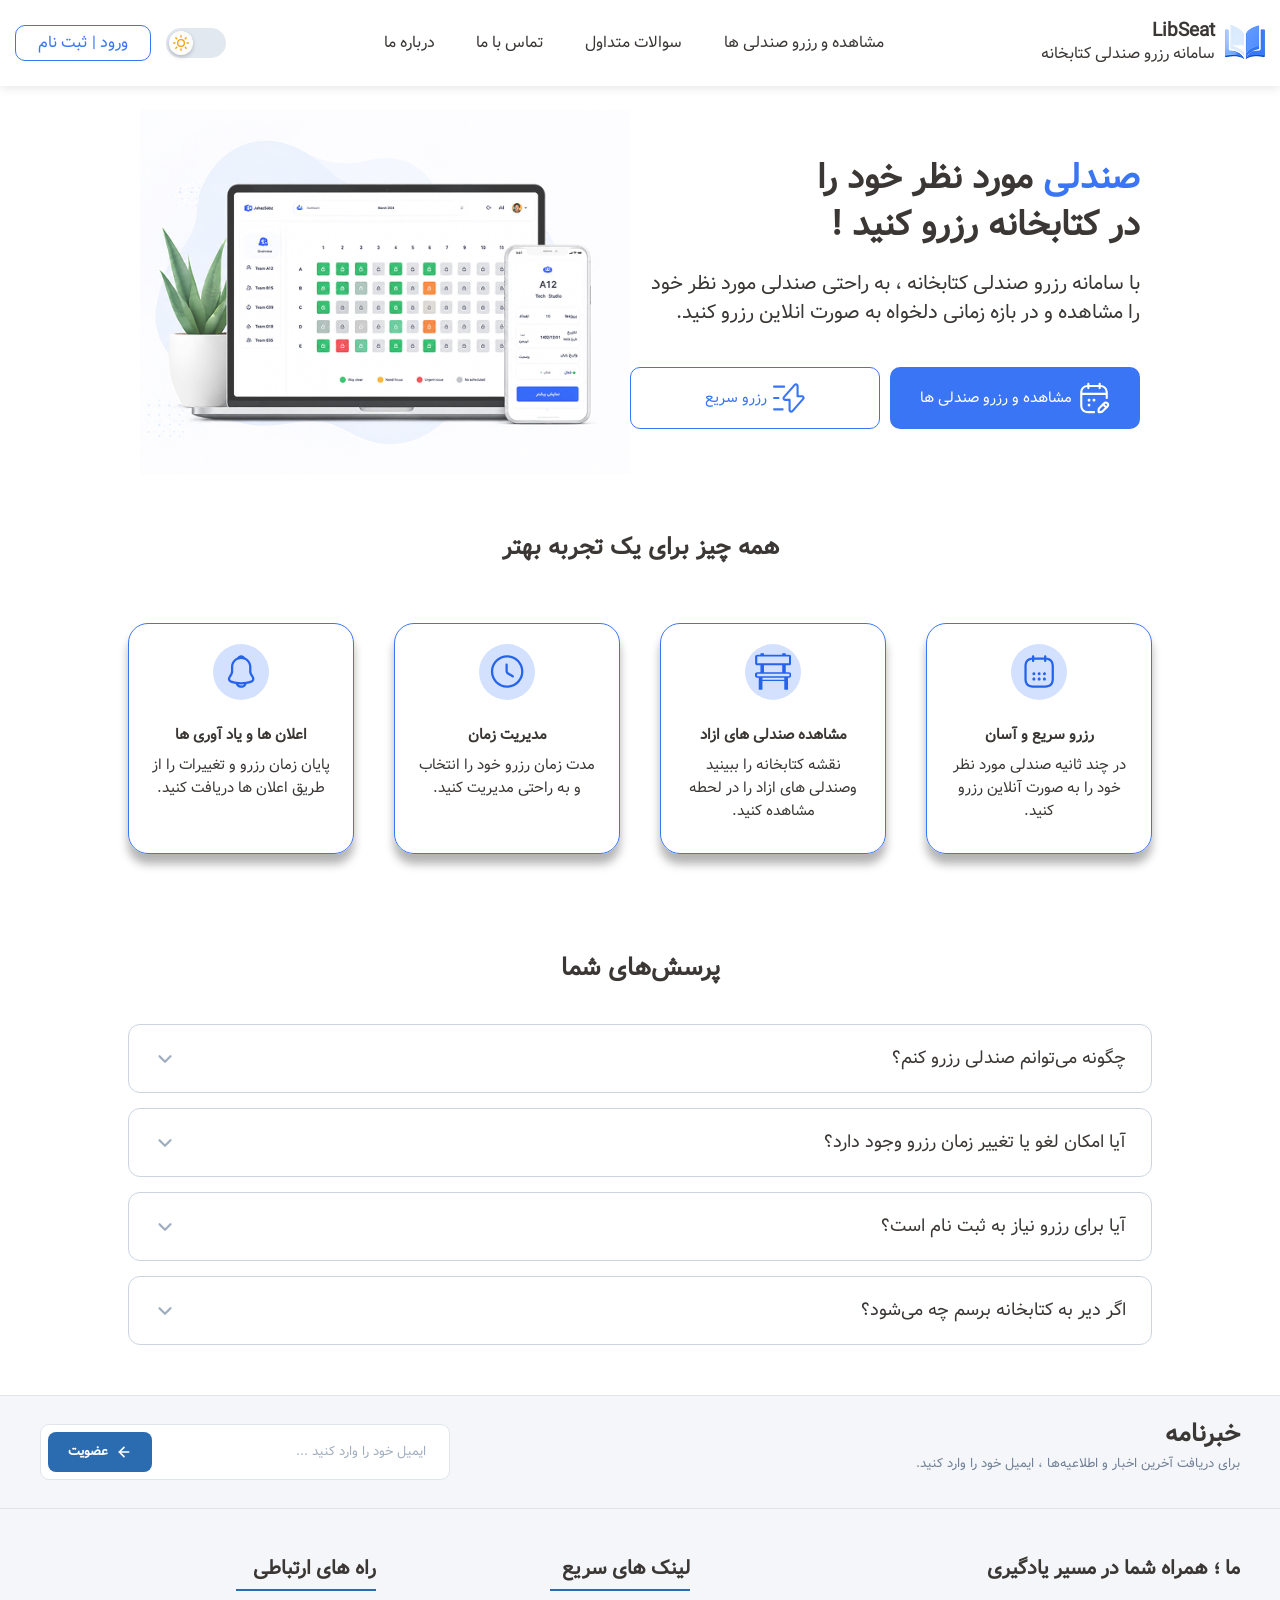
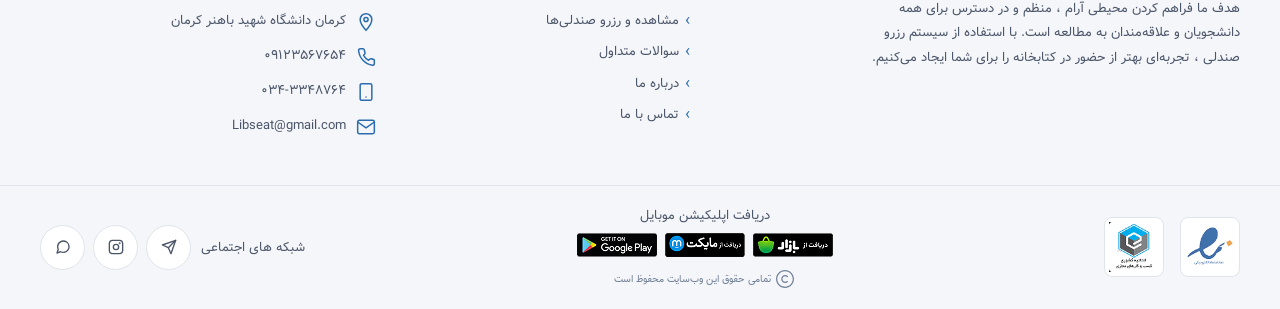
==== commit bc16af50: "تغییرات قبلی حذف شد و تغییرات جدید اعمال شد" ====
--- a/index.html
+++ b/index.html
@@ -21,7 +21,7 @@
                 <span class="hamburger-line"></span>
                 <span class="hamburger-line"></span>
             </button>
-            <a href="./main-pag.html" class="nav-logo">
+            <a href="./index.html" class="nav-logo">
                 <div class="nav-logo__img">
                     <img src="./main-page__pictures/file_00000000ac5071f4b8dd601711ee3e0a 1.png" alt="">
                 </div>
@@ -31,7 +31,7 @@
                 </div>
             </a>
             <div class="nav-items">
-                <a href="../reservation-page/reservation-page.html" class="nav-item">مشاهده و رزرو صندلی ها</a>
+                <a href="./reservation-page/reservation-page.html" class="nav-item">مشاهده و رزرو صندلی ها</a>
                 <a href="#" class="nav-item" id="faq-btn">سوالات متداول</a>
                 <a href="#" class="nav-item" id="contact-btn">تماس با ما</a>
                 <a href="#" class="nav-item" id="about-btn">درباره ما</a>
@@ -65,16 +65,16 @@
                     </label>
                 </div>
                 <div class="Login-btn">
-                    <a href="../login-page/login.html" class="Login-btn__text">ورود | ثبت نام</a>
+                    <a href="./login-page/login.html" class="Login-btn__text">ورود | ثبت نام</a>
                 </div>
             </div>
         </nav>
         <div class="hamburger-menu">
-            <a href="../reservation-page/reservation-page.html" class="hamburger-menu-item">مشاهده و رزرو صندلی ها</a>
+            <a href="./reservation-page/reservation-page.html" class="hamburger-menu-item">مشاهده و رزرو صندلی ها</a>
             <a href="#" class="hamburger-menu-item" id="mobile-faqBtn">سوالات متداول</a>
             <a href="#" class="hamburger-menu-item" id="mobile-contactBtn">تماس با ما</a>
             <a href="#" class="hamburger-menu-item" id="mobile-aboutBtn">درباره ما</a>
-            <a href="../login-page/login.html" class=" hamburger-menu__login">ورود به حساب کاربری</a>
+            <a href="./login-page/login.html" class=" hamburger-menu__login">ورود به حساب کاربری</a>
         </div>
         <div class="container">
             <div class="header-content">
@@ -82,13 +82,13 @@
                     <h1 class="header-title">
                         <span class="blue">صندلی</span> مورد نظر خود را<br> در کتابخانه رزرو کنید !
                     </h1>
-                    <p class="header-text">با سامانه رزرو صندلی کتابخانه ، به راحتی صندلی مورد نظر خود<br> را مشاهده و
+                    <p class="header-text">با سامانه رزرو صندلی کتابخانه ، به راحتی صندلی مورد نظر خود را مشاهده و
                         در بازه زمانی دلخواه به صورت انلاین رزرو کنید.
 
                     </p>
                     <div class="header-btns">
-                        <a href="../reservation-page/reservation-page.html" class="header-btn-blue">
-                            <svg xmlns="http://www.w3.org/2000/svg" width="34" height="34" viewBox="0 0 34 34"
+                        <a href="./reservation-page/reservation-page.html" class="header-btn-blue">
+                            <svg class="header-btn-svg" xmlns="http://www.w3.org/2000/svg" width="34" height="34" viewBox="0 0 34 34"
                                 fill="none">
                                 <path
                                     d="M11.3334 8.146C10.7525 8.146 10.2709 7.66433 10.2709 7.0835V2.8335C10.2709 2.25266 10.7525 1.771 11.3334 1.771C11.9142 1.771 12.3959 2.25266 12.3959 2.8335V7.0835C12.3959 7.66433 11.9142 8.146 11.3334 8.146Z"
@@ -123,8 +123,8 @@
                                 مشاهده و رزرو صندلی ها
                             </p>
                         </a>
-                        <a href="../reservation-page/reservation-page.html" class="header-btn-white">
-                            <svg xmlns="http://www.w3.org/2000/svg" width="34" height="34" viewBox="0 0 34 34"
+                        <a href="./reservation-page/reservation-page.html" class="header-btn-white">
+                            <svg class="header-btn-svg" xmlns="http://www.w3.org/2000/svg" width="34" height="34" viewBox="0 0 34 34"
                                 fill="none">
                                 <path
                                     d="M19.2241 31.7049C18.8983 31.7049 18.5724 31.6483 18.2608 31.5349C17.1983 31.1383 16.5183 30.1466 16.5183 29.0133V19.8758H13.2033C12.1266 19.8758 11.1916 19.2666 10.7524 18.2891C10.3133 17.3116 10.4832 16.2066 11.1916 15.3991L21.9158 3.21576C22.6666 2.36576 23.8283 2.06826 24.8908 2.47909C25.9533 2.87576 26.6332 3.86743 26.6332 5.00076V14.1383H29.9483C31.0249 14.1383 31.9599 14.7474 32.3991 15.7249C32.8383 16.7024 32.6683 17.8074 31.9599 18.6149L21.2357 30.7983C20.7116 31.3933 19.9749 31.7049 19.2241 31.7049ZM23.9133 4.41993C23.7858 4.41993 23.6299 4.46243 23.5024 4.61826L12.7782 16.8158C12.5516 17.0708 12.6366 17.3258 12.6791 17.4249C12.7216 17.5241 12.8633 17.7649 13.2033 17.7649H17.5808C18.1616 17.7649 18.6433 18.2466 18.6433 18.8274V29.0274C18.6433 29.3816 18.8983 29.5233 19.0116 29.5658C19.1249 29.6083 19.4082 29.6791 19.6349 29.4099L30.3591 17.2124C30.5857 16.9574 30.5008 16.7024 30.4583 16.6033C30.4158 16.5041 30.2741 16.2633 29.9341 16.2633H25.5566C24.9758 16.2633 24.4941 15.7816 24.4941 15.2008V5.00076C24.4941 4.64659 24.2391 4.50493 24.1258 4.46243C24.0833 4.43409 23.9983 4.41993 23.9133 4.41993Z"
@@ -146,7 +146,7 @@
                     </div>
                 </div>
                 <div class="header-content_image">
-                    <img src="./main-page__pictures/main-page-banner-dark.png" alt=""
+                    <img src="./main-page__pictures/header-light.png" alt=""
                         class="header-content_image-img">
                 </div>
             </div>
@@ -337,7 +337,7 @@
               <div class="footer-col footer-col--links">
                 <h3 class="footer-col__title">لینک های سریع</h3>
                 <ul class="footer-col__links-list">
-                  <li><a href="../reservation-page/reservation-page.html">مشاهده و رزرو صندلی‌ها</a></li>
+                  <li><a href="./reservation-page/reservation-page.html">مشاهده و رزرو صندلی‌ها</a></li>
                   <li><a href="#">سوالات متداول</a></li>
                   <li><a href="#">درباره ما</a></li>
                   <li><a href="#">تماس با ما</a></li>
--- a/main-page__Styles/main-page__style.css
+++ b/main-page__Styles/main-page__style.css
@@ -1,57 +1,61 @@
 /* Define variables*/
 :root {
-    --bg-header:#FFFFFF;
-    --bg-primary: #FFFFFF;
-    --bg-button:#FFFFFF;
-    --bg-secondary: #3A75F5;
-    --text-primary: #3B3735;
-    --text-secondary: #3A75F5;
-    --hover-primary:#3A75F5;
-    --hover-secondary:#3A75F5;
-    --text-white: #FFFFFF;
-    --border-primary:#3A75F5;
-    --svg-bg:#D3E1FF;
-    --svg-color:#2563EB;
-    --footer-bg-primary:#f4f6f9;
-    --footer-bg-secondary:#e8ecf2;
-    --footer-text-secondary:#4a5568;
-    --footer-border:#e0e4ec;
-    --footer-svg:#4a5568;
+  --bg-header: #FFFFFF;
+  --bg-primary: #FFFFFF;
+  --bg-button: #FFFFFF;
+  --bg-secondary: #3A75F5;
+  --text-primary: #3B3735;
+  --text-secondary: #3A75F5;
+  --text-lgnBtn:#3A75F5;
+  --hover-primary: #3A75F5;
+  --hover-secondary: #3A75F5;
+  --text-white: #FFFFFF;
+  --border-primary: #3A75F5;
+  --border-faq:#cbd5e1;
+  --svg-bg: #D3E1FF;
+  --svg-color: #2563EB;
+  --footer-bg-primary: #f4f6f9;
+  --footer-bg-secondary: #e8ecf2;
+  --footer-text-secondary: #4a5568;
+  --footer-border: #e0e4ec;
+  --footer-svg: #4a5568;
 }
 
 [data-theme="dark"] {
-    --bg-header:#08162E;
-    --bg-primary:#020D21;
-    --bg-secondary:#3A75F5;
-    --bg-button:#3A75F5;
-    --text-primary: #FFFFFF;
-    --text-secondary:#FFFFFF;
-    --hover-primary:#3A75F5;
-    --hover-secondary:#2B5AC4;
-    --border-primary:#FFFFFF;
-    --svg-bg:#0E111A;
-    --svg-color:#2563EB;
-    --footer-bg-primary:#08162E;
-    --footer-bg-secondary:#131d35;
-    --footer-text-secondary:#99a3b3;
-    --footer-border:#15325c;
-    --footer-svg:#FFFFFF;
-}
-
-html{
+  --bg-header: #08162E;
+  --bg-primary: #020D21;
+  --bg-secondary: #3A75F5;
+  --bg-button: #3A75F5;
+  --text-primary: #FFFFFF;
+  --text-secondary: #2563EB;
+  --text-lgnBtn:#FFFFFF;
+  --hover-primary: #3A75F5;
+  --hover-secondary: #2B5AC4;
+  --border-primary: #2563EB;
+  --border-faq:#2563eb;
+  --svg-bg: #0E111A;
+  --svg-color: #2563EB;
+  --footer-bg-primary: #08162E;
+  --footer-bg-secondary: #131d35;
+  --footer-text-secondary: #99a3b3;
+  --footer-border: #15325c;
+  --footer-svg: #FFFFFF;
+}
+
+html {
   scroll-behavior: smooth;
 }
 
 body {
-    font-family: 'VazirMatn', sans-serif;
-    text-align: right;
-    position: relative;
-    background-color: var(--bg-primary);
-}
-
-.container{
-    width: 80%;
-    margin: 0 auto;
+  font-family: 'VazirMatn', sans-serif;
+  text-align: right;
+  position: relative;
+  background-color: var(--bg-primary);
+}
+
+.container {
+  width: 80%;
+  margin: 0 auto;
 }
 
 
@@ -61,77 +65,76 @@
 
 
 .header {
-    padding: 1rem 1.5rem;
+  padding: 1rem 1.5rem;
 }
 
 .header-nav {
-    display: flex;
-    align-items: center;
-    justify-content: space-between;
-    color: var(--text-primary);
-    background-color: var(--bg-header);
-    width: 100%;
-    box-shadow: 0 2px 10px rgba(0, 0, 0, 0.1);
-    position: fixed;
-    left: 0;
-    right: 0;
-    top: 0;
-    padding: 1rem 1.5rem;
-    z-index: 1000;
+  display: flex;
+  align-items: center;
+  justify-content: space-between;
+  color: var(--text-primary);
+  background-color: var(--bg-header);
+  width: 100%;
+  box-shadow: 0 2px 10px rgba(0, 0, 0, 0.1);
+  position: fixed;
+  left: 0;
+  right: 0;
+  top: 0;
+  padding: 1rem 1.5rem;
+  z-index: 1000;
 }
 
 
 .menu-toggle {
-    display: none;
-    flex-direction: column;
-    justify-content: space-between;
-    width: 2.5rem;
-    height: 1.8rem;
-    background: transparent;
-    border: none;
-    cursor: pointer;
-    padding: 0;
-    position: relative;
+  display: none;
+  flex-direction: column;
+  justify-content: space-between;
+  width: 2.5rem;
+  height: 1.8rem;
+  background: transparent;
+  border: none;
+  cursor: pointer;
+  padding: 0;
+  position: relative;
 }
 
 .hamburger-line {
-    width: 100%;
-    height: 0.3rem;
-    background-color: var(--text-primary);
-    border-radius: 0.5rem;
-    transition: all 0.3s ease;
-    transform-origin: center;
+  width: 100%;
+  height: 0.3rem;
+  background-color: var(--text-primary);
+  border-radius: 0.5rem;
+  transition: all 0.3s ease;
+  transform-origin: center;
 }
 
 
 .menu-toggle.open .hamburger-line:nth-child(1) {
-    transform: translateY(0.75rem) rotate(45deg);
+  transform: translateY(0.75rem) rotate(45deg);
 }
 
 .menu-toggle.open .hamburger-line:nth-child(2) {
-    opacity: 0;
-    transform: translateX(-10px);
+  opacity: 0;
+  transform: translateX(-10px);
 }
 
 .menu-toggle.open .hamburger-line:nth-child(3) {
-    transform: translateY(-0.75rem) rotate(-45deg);
+  transform: translateY(-0.75rem) rotate(-45deg);
 }
 
 
 
 
 .nav-logo {
-    display: flex;
-    align-items: center;
-    cursor: pointer;
+  display: flex;
+  align-items: center;
 }
 
 .nav-logo__img {
-    margin-left: 1rem;
+  margin-left: 1rem;
 }
 
 .nav-logo__text {
-    margin-top: 1rem;
+  margin-top: 1rem;
 }
 
 .nav-logo__text-title {}
@@ -139,307 +142,323 @@
 .nav-logo__text-content {}
 
 .nav-items {
-    display: flex;
-    align-items: center;
-    justify-content: space-between;
-    width: 50rem;
+  display: flex;
+  align-items: center;
+  justify-content: space-between;
+  width: 50rem;
 }
 
 .nav-item {
-    transition: all 150ms ease;
+  transition: all 150ms ease;
 }
 
 .nav-item:hover {
-    color: var(--hover-primary);
+  color: var(--hover-primary);
 }
 
 .nav-left__wrapper {
-    display: flex;
-    align-items: center;
+  display: flex;
+  align-items: center;
 }
 
 .theme-switch-wrapper {
-    display: flex;
-    align-items: center;
+  display: flex;
+  align-items: center;
 }
 
 .theme-switch {
-    display: inline-block;
-    height: 3rem;
-    width: 6rem;
-    position: relative;
+  display: inline-block;
+  height: 3rem;
+  width: 6rem;
+  position: relative;
 }
 
 
 .theme-switch input {
-    display: none;
+  display: none;
 }
 
 
 .slider {
-    background-color: #e2e8f0;
-    bottom: 0;
-    cursor: pointer;
-    left: 0;
-    position: absolute;
-    right: 0;
-    top: 0;
-    transition: background-color 0.4s ease;
-    border-radius: 3.4rem;
-    /* 34px */
+  background-color: #e2e8f0;
+  bottom: 0;
+  cursor: pointer;
+  left: 0;
+  position: absolute;
+  right: 0;
+  top: 0;
+  transition: background-color 0.4s ease;
+  border-radius: 3.4rem;
+  /* 34px */
 }
 
 
 .ball {
-    background-color: white;
-    border-radius: 50%;
-    height: 2.4rem;
-    /* 24px */
-    width: 2.4rem;
-    /* 24px */
-    position: absolute;
-    left: 0.3rem;
-    /* 3px */
-    bottom: 0.3rem;
-    /* 3px */
-    transition: transform 0.4s cubic-bezier(0.68, -0.55, 0.265, 1.55);
-    display: flex;
-    align-items: center;
-    justify-content: center;
-    box-shadow: 0 0.2rem 0.4rem rgba(0, 0, 0, 0.2);
+  background-color: white;
+  border-radius: 50%;
+  height: 2.4rem;
+  /* 24px */
+  width: 2.4rem;
+  /* 24px */
+  position: absolute;
+  left: 0.3rem;
+  /* 3px */
+  bottom: 0.3rem;
+  /* 3px */
+  transition: transform 0.4s cubic-bezier(0.68, -0.55, 0.265, 1.55);
+  display: flex;
+  align-items: center;
+  justify-content: center;
+  box-shadow: 0 0.2rem 0.4rem rgba(0, 0, 0, 0.2);
 }
 
 
 .sun-icon {
-    width: 1.6rem;
-    /* 16px */
-    height: 1.6rem;
-    color: #f59e0b;
-    display: block;
+  width: 1.6rem;
+  /* 16px */
+  height: 1.6rem;
+  color: #f59e0b;
+  display: block;
 }
 
 .moon-icon {
-    width: 1.6rem;
-    /* 16px */
-    height: 1.6rem;
-    color: #f8fafc;
-    display: none;
+  width: 1.6rem;
+  /* 16px */
+  height: 1.6rem;
+  color: #f8fafc;
+  display: none;
 }
 
 
 
 
 input:checked+.slider {
-    background-color: #334155;
+  background-color: #334155;
 }
 
 
 input:checked+.slider .ball {
-    transform: translateX(3rem);
-    background-color: #1e293b;
+  transform: translateX(3rem);
+  background-color: #1e293b;
 }
 
 
 input:checked+.slider .ball .sun-icon {
-    display: none;
+  display: none;
 }
 
 input:checked+.slider .ball .moon-icon {
-    display: block;
+  display: block;
 }
 
 .Login-btn {
-    border: 0.1rem solid #3A75F5;
-    padding: 0.5rem 2.2rem;
-    border-radius: 1rem;
-    display: flex;
-    align-items: center;
-    justify-content: center;
-    margin-right: 1.5rem;
-    background-color: var(--bg-button);
+  border: 0.1rem solid #3A75F5;
+  padding: 0.5rem 2.2rem;
+  border-radius: 1rem;
+  display: flex;
+  align-items: center;
+  justify-content: center;
+  margin-right: 1.5rem;
+  background-color: var(--bg-button);
+  transition: all ease-in 150ms;
 }
 
 .Login-btn:hover {
-    background-color: var(--hover-secondary);
+  background-color: var(--hover-secondary);
 }
 
 .Login-btn:hover .Login-btn__text {
-    color: #FFFFFF;
+  color: #FFFFFF;
 }
 
 .Login-btn__text {
-    color: var(--text-secondary);
+  color: var(--text-lgnBtn);
 }
 
 .hamburger-menu {
-    position: fixed;
-    top: 8.7rem;
-    bottom: 0;
-    right: 2rem;
-    width: 28rem;
-
-    background-color: var(--bg-primary);
-    border-radius: 2.4rem;
-    padding: 2.4rem 1.6rem;
-
-    box-shadow: 0 20px 25px -5px rgba(0,0,0,0.1),
-                0 10px 10px -5px rgba(0,0,0,0.04),
-                0 0 0 1px rgba(0,0,0,0.05);
-
-    display: flex;
-    flex-direction: column;
-    z-index: 1000;
-
-    /* حالت بسته */
-    transform: translateX(calc(100% + 3rem));
-    opacity: 0;
-    visibility: hidden;
-    pointer-events: none;
-
-    transition: 
-        transform 0.4s cubic-bezier(0.4,0,0.2,1),
-        opacity 0.3s ease,
-        visibility 0.3s ease;
+  position: fixed;
+  top: 8.7rem;
+  bottom: 0;
+  right: 2rem;
+  width: 28rem;
+
+  background-color: var(--bg-primary);
+  border-radius: 2.4rem;
+  padding: 2.4rem 1.6rem;
+
+  box-shadow: 0 20px 25px -5px rgba(0, 0, 0, 0.1),
+    0 10px 10px -5px rgba(0, 0, 0, 0.04),
+    0 0 0 1px rgba(0, 0, 0, 0.05);
+
+  display: flex;
+  flex-direction: column;
+  z-index: 1000;
+
+  /* حالت بسته */
+  transform: translateX(calc(100% + 3rem));
+  opacity: 0;
+  visibility: hidden;
+  pointer-events: none;
+
+  transition:
+    transform 0.4s cubic-bezier(0.4, 0, 0.2, 1),
+    opacity 0.3s ease,
+    visibility 0.3s ease;
 }
 
 /* حالت باز */
 .hamburger-menu--active {
-    transform: translateX(0);
-    opacity: 1;
-    visibility: visible;
-    pointer-events: auto;
+  transform: translateX(0);
+  opacity: 1;
+  visibility: visible;
+  pointer-events: auto;
 }
 
 /* استایل آیتم‌های منو */
 .hamburger-menu-item {
-    display: flex;
-    align-items: center;
-    padding: 1.4rem 1.8rem;
-    margin-bottom: 0.6rem;
-    
-    color: var(--text-primary);
-    text-decoration: none;
-    font-size: 1.5rem;
-    font-weight: 500;
-    
-    border-radius: 1.4rem;
-    transition: all 0.2s ease;
-    
-    /* حذف خط زیرین قدیمی */
-    border-bottom: none !important; 
+  display: flex;
+  align-items: center;
+  padding: 1.4rem 1.8rem;
+  margin-bottom: 0.6rem;
+
+  color: var(--text-primary);
+  text-decoration: none;
+  font-size: 1.5rem;
+  font-weight: 500;
+
+  border-radius: 1.4rem;
+  transition: all 0.2s ease;
+
+  /* حذف خط زیرین قدیمی */
+  border-bottom: none !important;
 }
 
 /* افکت هاور روی آیتم‌ها */
 .hamburger-menu-item:hover {
-    background-color: rgba(58, 117, 245, 0.08); /* رنگ ملایم برند */
-    color: var(--text-secondary);
-    transform: translateX(-0.5rem); /* حرکت ظریف به سمت چپ */
+  background-color: rgba(58, 117, 245, 0.08);
+  /* رنگ ملایم برند */
+  color: var(--text-secondary);
+  transform: translateX(-0.5rem);
+  /* حرکت ظریف به سمت چپ */
 }
 
 /* استایل دکمه ورود (متمایز کردن از بقیه) */
 .hamburger-menu__login {
-    margin-top: auto; /* هل دادن دکمه به انتهای منو */
-    display: flex;
-    justify-content: center;
-    align-items: center;
-    
-    padding: 1.6rem;
-    background-color: #3A75F5; /* رنگ اصلی برند شما */
-    color: #ffffff !important;
-    
-    text-decoration: none;
-    font-weight: 700;
-    font-size: 1.5rem;
-    border-radius: 1.6rem;
-    
-    transition: all 0.3s ease;
-    box-shadow: 0 4px 12px rgba(0, 0, 0, 0.1);
+  margin-top: auto;
+  /* هل دادن دکمه به انتهای منو */
+  display: flex;
+  justify-content: center;
+  align-items: center;
+
+  padding: 1.6rem;
+  background-color: #3A75F5;
+  /* رنگ اصلی برند شما */
+  color: #ffffff !important;
+
+  text-decoration: none;
+  font-weight: 700;
+  font-size: 1.5rem;
+  border-radius: 1.6rem;
+
+  transition: all 0.3s ease;
+  box-shadow: 0 4px 12px rgba(0, 0, 0, 0.1);
 }
 
 .hamburger-menu__login:hover {
-    filter: brightness(1.1);
-    transform: translateY(-0.2rem);
-    box-shadow: 0 8px 20px rgba(0, 0, 0, 0.15);
+  filter: brightness(1.1);
+  transform: translateY(-0.2rem);
+  box-shadow: 0 8px 20px rgba(0, 0, 0, 0.15);
 }
 
 /* اسکرول‌بار مخفی و زیبا برای گوشی‌ها */
 .hamburger-menu::-webkit-scrollbar {
-    width: 0;
-}
-
-
-.header-content{
-    margin-top: 10rem;
-    display: flex;
-    align-items: center;
-    color: var(--text-primary);
-    justify-content: space-between;
-}
-.header-content_text{
-
-}
-.header-title{
-    line-height: clamp(5rem,4.5vw,6.3rem);
-    margin-bottom: 2rem;
-    font-size:  clamp(3rem,3vw,4.3rem); 
-}
-.blue{
-    color: #3A75F5;
-}
-.header-text{
-    line-height: clamp(2.6rem,2.7vw,4rem);
-    margin-bottom: 5rem;
-    font-size:  clamp(1.8rem,1.5vw,3.2rem); 
-}
-.header-btns{
-    display: flex;
-    align-items: center;
-    gap: 1rem;
-}
-.header-btn-blue{
-    display: flex;
-    align-items: center;
-    color: var(--text-white);
-    background-color: var(--bg-secondary);
-    border-radius: 1rem;
-    padding: 1rem 1.5rem;
-    gap: 0.5rem;
-    justify-content: space-between;
-    width: clamp(22rem,20vw,25rem);
-    height:clamp(5.5rem,5vw,6.2rem);
-}
-.header-btn-blue:hover{
-    background-color: #2B5AC4;
-}
-.header-btn-text{
-    margin: 0;
-    font-size:  clamp(1.5rem,1vw,1.7rem); 
-}
-.header-btn-white{
-    display: flex;
-    align-items: center;
-    border: 0.1rem solid var(--border-primary) ;
-    width: 23rem;
-    border-radius: 1rem;
-    padding: 1rem 1.5rem;
-    color: var(--text-secondary);
-    justify-content: center;
-    gap: 0.5rem;
-    width: clamp(22rem,20vw,25rem);
-    height:clamp(5.5rem,5vw,6.2rem);
-}
-.header-btn-white:hover{
-    background-color: var(--bg-secondary);
-    color: var(--text-white);
-}
-.header-content_image{
-    width: 60rem;
-    flex-basis: 50%;
-}
-.header-content_image-img{
-    object-fit: cover;
-    width: 100%;
-    
+  width: 0;
+}
+
+
+.header-content {
+  margin-top: 10rem;
+  display: flex;
+  align-items: center;
+  color: var(--text-primary);
+  justify-content: space-between;
+}
+
+.header-content_text {}
+
+.header-title {
+  line-height: 4.7rem;
+  margin-bottom: 2rem;
+  font-size: 3.5rem;
+}
+
+.blue {
+  color: #3A75F5;
+}
+
+.header-text {
+  line-height: 2.9rem;
+  margin-bottom: 4rem;
+  font-size: 2rem;
+  width: 50rem;
+}
+
+.header-btns {
+  display: flex;
+  align-items: center;
+  gap: 1rem;
+}
+
+.header-btn-blue {
+  display: flex;
+  align-items: center;
+  color: var(--text-white);
+  background-color: var(--bg-secondary);
+  border-radius: 1rem;
+  padding: 1rem 1.5rem;
+  gap: 0.5rem;
+  justify-content: center;
+  width: clamp(22rem, 20vw, 25rem);
+  height: clamp(5.5rem, 5vw, 6.2rem);
+}
+
+.header-btn-blue:hover {
+  background-color: #2B5AC4;
+}
+
+.header-btn-text {
+  margin: 0;
+  font-size: clamp(1.5rem, 1vw, 1.7rem);
+}
+
+.header-btn-white {
+  display: flex;
+  align-items: center;
+  border: 0.1rem solid var(--border-primary);
+  width: 23rem;
+  border-radius: 1rem;
+  padding: 1rem 1.5rem;
+  color: var(--text-secondary);
+  justify-content: center;
+  gap: 0.5rem;
+  width: clamp(22rem, 20vw, 25rem);
+  height: clamp(5.5rem, 5vw, 6.2rem);
+}
+
+.header-btn-white:hover {
+  background-color: var(--bg-secondary);
+  color: var(--text-white);
+}
+
+.header-content_image {
+  width: 60rem;
+  flex-basis: 50%;
+}
+
+.header-content_image-img {
+  object-fit: cover;
+  width: 100%;
+
 }
 
 
@@ -448,51 +467,57 @@
 
 
 
-.better-experience{
-    margin-top: 5rem;
-    text-align: center;
-}
-.better-experience__title{
-    color: var(--text-primary);
-}
-.better-experience__boxes{
-    display: flex;
-    margin-top: 6rem;
-    gap: clamp(2rem,3.125vw,5rem);
-    margin-right: auto;
-    margin-left: auto;
-}
-.better-experience__box{
-    display: flex;
-    flex-direction: column;
-    align-items: center;
-    border: 1px solid #3A75F5;
-    box-shadow: 0 10px 10px rgba(0, 0, 0, 0.3);
-    padding: 2rem;
-    width: 28.2rem;
-    margin-bottom: 5rem;
-    border-radius: 2rem;
-}
-.better-experience__box-svg{
-    background-color:var(--svg-bg) ;
-    display: flex;
-    align-items: center;
-    justify-content: center;
-    padding: 1rem;
-    border-radius: 50%;
-    width: clamp(3rem,4.4vw,6rem);
-    height: clamp(3rem,4.4vw,6rem);
-    margin-bottom: clamp(2rem,2vw,3.5rem);
-    color: var(--svg-color);
-}
-.better-experience__box-title{
-    margin-bottom: clamp(1rem,0.7vw,1.5rem);
-    color: var(--text-primary);
-    font-size: clamp(1.3rem,1.2vw,2rem);
-}
-.better-experience__box-text{
-    color: var(--text-primary);
-    font-size: clamp(1.3rem,1.2vw,2rem);
+.better-experience {
+  margin-top: 5rem;
+  text-align: center;
+}
+
+.better-experience__title {
+  color: var(--text-primary);
+}
+
+.better-experience__boxes {
+  display: flex;
+  margin-top: 6rem;
+  gap: clamp(2rem, 3.125vw, 5rem);
+  margin-right: auto;
+  margin-left: auto;
+}
+
+.better-experience__box {
+  display: flex;
+  flex-direction: column;
+  align-items: center;
+  border: 1px solid #3A75F5;
+  box-shadow: 0 10px 10px rgba(0, 0, 0, 0.3);
+  padding: 2rem;
+  width: 28.2rem;
+  margin-bottom: 5rem;
+  border-radius: 2rem;
+}
+
+.better-experience__box-svg {
+  background-color: var(--svg-bg);
+  display: flex;
+  align-items: center;
+  justify-content: center;
+  padding: 1rem;
+  border-radius: 50%;
+  width: clamp(3rem, 4.4vw, 6rem);
+  height: clamp(3rem, 4.4vw, 6rem);
+  margin-bottom: clamp(2rem, 2vw, 3.5rem);
+  color: var(--svg-color);
+}
+
+.better-experience__box-title {
+  margin-bottom: clamp(1rem, 0.7vw, 1.5rem);
+  color: var(--text-primary);
+  font-size: clamp(1.3rem, 1.2vw, 2rem);
+}
+
+.better-experience__box-text {
+  color: var(--text-primary);
+  font-size: clamp(1.3rem, 1.2vw, 2rem);
 }
 
 /* ================== Main(FAQ) ========================*/
@@ -500,466 +525,473 @@
 
 .FAQ {
 
-    margin: 50px auto;
-    margin-top: 10rem;
+  margin: 50px auto;
+  margin-top: 5rem;
 }
 
 .faq-title {
-    text-align: center;
-    font-size: clamp(1.5rem, 4vw, 2.5rem);
-    color: var(--text-primary);
+  text-align: center;
+  font-size: clamp(1.5rem, 4vw, 2.5rem);
+  color: var(--text-primary);
 }
 
 .faq-container {
-    display: flex;
-    flex-direction: column;
-    margin-top: 6rem;
-    gap: 15px;
+  display: flex;
+  flex-direction: column;
+  margin-top: 4rem;
+  gap: 15px;
 }
 
 .faq-item {
-    background: var(--bg-primary);
-    border: 1.5px solid #cbd5e1;
-    border-radius: 12px;
-    transition: all 0.3s cubic-bezier(0.4, 0, 0.2, 1);
-    overflow: hidden;
+  background: var(--bg-primary);
+  border: 1.5px solid var(--border-faq);
+  border-radius: 12px;
+  transition: all 0.3s cubic-bezier(0.4, 0, 0.2, 1);
+  overflow: hidden;
 }
 
 /* حالت باز شده */
 .faq-item[open] {
-    border-color: #3A75F5;
-    box-shadow: 0 10px 15px -3px rgba(58, 117, 245, 0.1);
+  border-color: #3A75F5;
+  box-shadow: 0 10px 15px -3px rgba(58, 117, 245, 0.1);
 }
 
 summary {
-    list-style: none;
-    padding: 20px 25px;
-    cursor: pointer;
-    display: flex;
-    justify-content: space-between;
-    align-items: center;
-    user-select: none;
+  list-style: none;
+  padding: 20px 25px;
+  cursor: pointer;
+  display: flex;
+  justify-content: space-between;
+  align-items: center;
+  user-select: none;
 }
 
 summary::-webkit-details-marker {
-    display: none;
+  display: none;
 }
 
 .faq-question {
-    font-size: clamp(1.4rem, 2vw, 1.8rem);
-    color: var(--text-primary);
-    transition: color 0.3s;
+  font-size: clamp(1.4rem, 2vw, 1.8rem);
+  color: var(--text-primary);
+  transition: color 0.3s;
 }
 
 .faq-item[open] .faq-question {
-    color: #3A75F5;
+  color: #3A75F5;
 }
 
 .faq-icon-wrapper {
-    display: flex;
-    align-items: center;
-    justify-content: center;
-    transition: transform 0.4s ease;
+  display: flex;
+  align-items: center;
+  justify-content: center;
+  transition: transform 0.4s ease;
 }
 
 .faq-icon {
-    width: 22px;
-    height: 22px;
-    color: #a0aec0;
-    transition: color 0.3s, transform 0.4s;
+  width: 22px;
+  height: 22px;
+  color: #a0aec0;
+  transition: color 0.3s, transform 0.4s;
 }
 
 .faq-item[open] .faq-icon-wrapper {
-    transform: rotate(180deg);
+  transform: rotate(180deg);
 }
 
 .faq-item[open] .faq-icon {
-    color: #3A75F5;
+  color: #3A75F5;
 }
 
 .faq-content {
-    padding: 0 25px 25px 25px;
-    color: var(--text-primary);
-    line-height: 1.8;
-    font-size: 1.5rem;
-    animation: faqFadeIn 0.4s ease-out;
+  padding: 0 25px 25px 25px;
+  color: var(--text-primary);
+  line-height: 1.8;
+  font-size: 1.5rem;
+  animation: faqFadeIn 0.4s ease-out;
 }
 
 @keyframes faqFadeIn {
-    from { opacity: 0; transform: translateY(-5px); }
-    to { opacity: 1; transform: translateY(0); }
+  from {
+    opacity: 0;
+    transform: translateY(-5px);
+  }
+
+  to {
+    opacity: 1;
+    transform: translateY(0);
+  }
 }
 
 /* ============================================================
     Footer
   ============================================================ */
 
-  .site-footer {
-    margin-top: 5rem;
-    background-color: var(--footer-bg-primary);
-    border-top: 1px solid var(--footer-border);
-    font-family: 'Vazirmatn', sans-serif;
-    direction: rtl;
-  }
-
-  /* ============================================================
+.site-footer {
+  margin-top: 5rem;
+  background-color: var(--footer-bg-primary);
+  border-top: 1px solid var(--footer-border);
+  font-family: 'Vazirmatn', sans-serif;
+  direction: rtl;
+}
+
+/* ============================================================
      NEWSLETTER SECTION
   ============================================================ */
-  .footer-newsletter {
-    border-bottom: 1px solid var(--footer-border);
-    padding: 24px 40px;
-  }
-
-  .footer-newsletter__inner {
-    max-width: 1200px;
-    margin: 0 auto;
-    display: flex;
-    align-items: center;
-    justify-content: space-between;
-    gap: 24px;
-    flex-wrap: wrap;
-  }
-
-  .footer-newsletter__text h3 {
-    font-size: 2.5rem;
-    font-weight: 700;
-    color: var(--text-primary);
-    margin-bottom: 4px;
-  }
-
-  .footer-newsletter__text p {
-    font-size: 1.3rem;
-    color: #718096;
-  }
-
-  .footer-newsletter__form {
-    display: flex;
-    align-items: center;
-    gap: 10px;
-    flex-wrap: wrap;
-    background-color:var(--bg-primary) ;
-    padding: 0.7rem 0.7rem;
-    border-radius: 0.9rem;
-    border: 1px solid var(--footer-border);
-  }
-
-  .footer-newsletter__input {
-    border-radius: 8px;
-    padding: 10px 16px;
-    font-family: 'Vazirmatn', sans-serif;
-    font-size: 1.3rem;
-    color: #4a5568;
-    outline: none;
-    width: 280px;
-    text-align: right;
-    transition: border-color 0.2s ease;
-  }
-
-  .footer-newsletter__input::placeholder {
-    color: #a0aec0;
-  }
-
-  .footer-newsletter__input:focus {
-    border-color: #2b6cb0;
-  }
-
-  .footer-newsletter__btn {
-    display: flex;
-    align-items: center;
-    gap: 8px;
-    background: #2b6cb0;
-    color: #ffffff;
-    border: none;
-    border-radius: 8px;
-    padding: 10px 20px;
-    font-family: 'Vazirmatn', sans-serif;
-    font-size: 1.3rem;
-    font-weight: 600;
-    cursor: pointer;
-    transition: background 0.2s ease;
-    white-space: nowrap;
-  }
-
-  .footer-newsletter__btn:hover {
-    background: #1a4f8c;
-  }
-
-  .footer-newsletter__btn svg {
-    flex-shrink: 0;
-  }
-
-  /* ============================================================
+.footer-newsletter {
+  border-bottom: 1px solid var(--footer-border);
+  padding: 24px 40px;
+}
+
+.footer-newsletter__inner {
+  max-width: 1200px;
+  margin: 0 auto;
+  display: flex;
+  align-items: center;
+  justify-content: space-between;
+  gap: 24px;
+  flex-wrap: wrap;
+}
+
+.footer-newsletter__text h3 {
+  font-size: 2.5rem;
+  font-weight: 700;
+  color: var(--text-primary);
+  margin-bottom: 4px;
+}
+
+.footer-newsletter__text p {
+  font-size: 1.3rem;
+  color: #718096;
+}
+
+.footer-newsletter__form {
+  display: flex;
+  align-items: center;
+  gap: 10px;
+  flex-wrap: wrap;
+  background-color: var(--bg-primary);
+  padding: 0.7rem 0.7rem;
+  border-radius: 0.9rem;
+  border: 1px solid var(--footer-border);
+}
+
+.footer-newsletter__input {
+  border-radius: 8px;
+  padding: 10px 16px;
+  font-family: 'Vazirmatn', sans-serif;
+  font-size: 1.3rem;
+  color: #4a5568;
+  outline: none;
+  width: 280px;
+  text-align: right;
+  transition: border-color 0.2s ease;
+}
+
+.footer-newsletter__input::placeholder {
+  color: #a0aec0;
+}
+
+.footer-newsletter__input:focus {
+  border-color: #2b6cb0;
+}
+
+.footer-newsletter__btn {
+  display: flex;
+  align-items: center;
+  gap: 8px;
+  background: #2b6cb0;
+  color: #ffffff;
+  border: none;
+  border-radius: 8px;
+  padding: 10px 20px;
+  font-family: 'Vazirmatn', sans-serif;
+  font-size: 1.3rem;
+  font-weight: 600;
+  cursor: pointer;
+  transition: background 0.2s ease;
+  white-space: nowrap;
+}
+
+.footer-newsletter__btn:hover {
+  background: #1a4f8c;
+}
+
+.footer-newsletter__btn svg {
+  flex-shrink: 0;
+}
+
+/* ============================================================
      MAIN FOOTER COLUMNS
   ============================================================ */
-  .footer-main {
-    padding: 48px 40px;
-  }
-
-  .footer-main__inner {
-    max-width: 1200px;
-    margin: 0 auto;
-    display: flex;
-    flex-direction: row;
-    align-items: flex-start;
-    justify-content: space-between;
-    gap: 40px;
-    flex-wrap: wrap;
-  }
-
-  /* ---- About Column (right, widest) ---- */
-  .footer-col--about {
-    flex: 2 1 320px;
-    max-width: 420px;
-  }
-
-  .footer-col--about h2 {
-    font-size: 2rem;
-    font-weight: 700;
-    color: var(--text-primary);
-    margin-bottom: 16px;
-  }
-
-  .footer-col--about p {
-    font-size: 1.3rem;
-    line-height: 1.9;
-    color: var(--footer-text-secondary);
-  }
-
-  .footerCols{
-    display: flex;
-    width: calc(100% - 42rem);
-    justify-content: center;
-    gap: clamp(1rem,5vw,7rem);
-    
-  }
-
-  /* ---- Quick Links Column ---- */
-  .footer-col--links {
-    flex: 1 1 160px;
-    max-width: 25rem;
-  }
-
-  .footer-col__title {
-    font-size: 2rem;
-    font-weight: 700;
-    color: var(--text-primary);
-    margin-bottom: 20px;
-    position: relative;
-  }
-
-  .footer-col__title::after {
-    content: '';
-    display: block;
-    width: 14rem;
-    height: 2px;
-    background: #2b6cb0;
-    margin-top: 8px;
-  }
-
-  .footer-col__links-list {
-    list-style: none;
-    display: flex;
-    flex-direction: column;
-    gap: 12px;
-  }
-
-  .footer-col__links-list li a {
-    font-size: 1.3rem;
-    color: var(--footer-text-secondary);
-    display: flex;
-    align-items: center;
-    gap: 6px;
-    transition: color 0.2s ease, gap 0.2s ease;
-  }
-
-  .footer-col__links-list li a::before {
-    content: '›';
-    color: #2b6cb0;
-    font-size: 1.7rem;
-    line-height: 1;
-  }
-
-  .footer-col__links-list li a:hover {
-    color: #2b6cb0;
-    gap: 10px;
-  }
-
-  /* ---- Contact Column ---- */
-  .footer-col--contact {
-    flex: 1 1 200px;
-    max-width: fit-content;
-
-  }
-
-  .footer-contact-list {
-    list-style: none;
-    display: flex;
-    flex-direction: column;
-    gap: 14px;
-  }
-
-  .footer-contact-list li {
-    display: flex;
-    align-items: flex-start;
-    gap: 10px;
-    font-size: 1.3rem;
-    color: var(--footer-text-secondary);
-    line-height: 1.6;
-  }
-
-  .footer-contact-list li .contact-icon {
-    flex-shrink: 0;
-    width: 20px;
-    height: 20px;
-    color: #2b6cb0;
-    margin-top: 1px;
-  }
-
-  /* ============================================================
+.footer-main {
+  padding: 48px 40px;
+}
+
+.footer-main__inner {
+  max-width: 1200px;
+  margin: 0 auto;
+  display: flex;
+  flex-direction: row;
+  align-items: flex-start;
+  justify-content: space-between;
+  gap: 40px;
+  flex-wrap: wrap;
+}
+
+/* ---- About Column (right, widest) ---- */
+.footer-col--about {
+  flex: 2 1 320px;
+  max-width: 420px;
+}
+
+.footer-col--about h2 {
+  font-size: 2rem;
+  font-weight: 700;
+  color: var(--text-primary);
+  margin-bottom: 16px;
+}
+
+.footer-col--about p {
+  font-size: 1.3rem;
+  line-height: 1.9;
+  color: var(--footer-text-secondary);
+}
+
+.footerCols {
+  display: flex;
+  width: calc(100% - 42rem);
+  justify-content: center;
+  gap: clamp(1rem, 5vw, 7rem);
+
+}
+
+/* ---- Quick Links Column ---- */
+.footer-col--links {
+  flex: 1 1 160px;
+  max-width: 25rem;
+}
+
+.footer-col__title {
+  font-size: 2rem;
+  font-weight: 700;
+  color: var(--text-primary);
+  margin-bottom: 20px;
+  position: relative;
+}
+
+.footer-col__title::after {
+  content: '';
+  display: block;
+  width: 14rem;
+  height: 2px;
+  background: #2b6cb0;
+  margin-top: 8px;
+}
+
+.footer-col__links-list {
+  list-style: none;
+  display: flex;
+  flex-direction: column;
+  gap: 12px;
+}
+
+.footer-col__links-list li a {
+  font-size: 1.3rem;
+  color: var(--footer-text-secondary);
+  display: flex;
+  align-items: center;
+  gap: 6px;
+  transition: color 0.2s ease, gap 0.2s ease;
+}
+
+.footer-col__links-list li a::before {
+  content: '›';
+  color: #2b6cb0;
+  font-size: 1.7rem;
+  line-height: 1;
+}
+
+.footer-col__links-list li a:hover {
+  color: #2b6cb0;
+  gap: 10px;
+}
+
+/* ---- Contact Column ---- */
+.footer-col--contact {
+  flex: 1 1 200px;
+  max-width: fit-content;
+
+}
+
+.footer-contact-list {
+  list-style: none;
+  display: flex;
+  flex-direction: column;
+  gap: 14px;
+}
+
+.footer-contact-list li {
+  display: flex;
+  align-items: flex-start;
+  gap: 10px;
+  font-size: 1.3rem;
+  color: var(--footer-text-secondary);
+  line-height: 1.6;
+}
+
+.footer-contact-list li .contact-icon {
+  flex-shrink: 0;
+  width: 20px;
+  height: 20px;
+  color: #2b6cb0;
+  margin-top: 1px;
+}
+
+/* ============================================================
      BOTTOM BAR
   ============================================================ */
-  .footer-bottom {
-    background-color: var(--footer-bg-primary);
-    border-top: 1px solid var(--footer-border);
-    padding: 20px 40px;
-  }
-
-  .footer-bottom__inner {
-    max-width: 1200px;
-    margin: 0 auto;
-    display: flex;
-    align-items: center;
-    justify-content: space-between;
-    gap: 24px;
-    flex-wrap: wrap;
-  }
-
-  /* Logos */
-  .footer-bottom__logos {
-    display: flex;
-    align-items: center;
-    gap: 16px;
-  }
-
-  .footer-logo-badge {
-    width: 6rem;
-    height: 6rem;
-    border-radius: 8px;
-    background: #fff;
-    border: 1px solid var(--footer-border);
-    display: flex;
-    align-items: center;
-    justify-content: center;
-    font-size: 0.65rem;
-    color: #718096;
-    text-align: center;
-    line-height: 1.3;
-    padding: 4px;
-  }
-
-  /* App Download */
-  .footer-bottom__apps {
-    display: flex;
-    flex-direction: column;
-    align-items: center;
-    gap: 8px;
-  }
-
-  .footer-bottom__apps-label {
-    font-size: 1.3rem;
-    color: var(--footer-svg);
-    font-weight: 500;
-  }
-
-  .footer-bottom__app-buttons {
-    display: flex;
-    align-items: center;
-    gap: 8px;
-    flex-wrap: wrap;
-    justify-content: center;
-  }
-
-  .app-btn {
-    display: flex;
-    align-items: center;
-    justify-content: center;
-    border-radius: 6px;
-    white-space: nowrap;
-  }
-
-  .app-btn:hover {
-    background: #2d3748;
-  }
-
-  .app-btn svg {
-    flex-shrink: 0;
-  }
-
-  /* Social + Copyright */
-  .footer-bottom__right {
-    display: flex;
-    flex-direction: column;
-    align-items: flex-end;
-    gap: 10px;
-  }
-
-  .footer-social {
-    display: flex;
-    align-items: center;
-    gap: 10px;
-  }
-
-  .footer-social__label {
-    font-size: 1.3rem;
-    color: var(--footer-svg);
-    font-weight: 500;
-  }
-
-  .footer-social__links {
-    display: flex;
-    align-items: center;
-    gap: 8px;
-  }
-
-  .social-link {
-    width: 4.5rem;
-    height: 4.5rem;
-    border-radius: 50%;
-    background: var(--bg-primary);
-    border: 1px solid var(--footer-border);
-    display: flex;
-    align-items: center;
-    justify-content: center;
-    color: var(--footer-svg);
-    transition: background 0.2s ease, color 0.2s ease, border-color 0.2s ease;
-  }
-
-  .social-link:hover {
-    background: #2b6cb0;
-    color: #fff;
-    border-color: #2b6cb0;
-  }
-
-  .footer-copyright {
-    font-size: 0.78rem;
-    color: #718096;
-    display: flex;
-    align-items: center;
-    gap: 6px;
-  }
-
-  .backDrop {
-    position: fixed;
-    top: 0;
-    left: 0;
-    width: 100%;
-    height: 100%;
-    background-color: rgba(0, 0, 0, 0.5);
-    backdrop-filter: blur(4px);
-    z-index: 998;
-    display: none;
-}
-
-.backDrop--show{
-    display: block;
+.footer-bottom {
+  background-color: var(--footer-bg-primary);
+  border-top: 1px solid var(--footer-border);
+  padding: 20px 40px;
+}
+
+.footer-bottom__inner {
+  max-width: 1200px;
+  margin: 0 auto;
+  display: flex;
+  align-items: center;
+  justify-content: space-between;
+  gap: 24px;
+  flex-wrap: wrap;
+}
+
+/* Logos */
+.footer-bottom__logos {
+  display: flex;
+  align-items: center;
+  gap: 16px;
+}
+
+.footer-logo-badge {
+  width: 6rem;
+  height: 6rem;
+  border-radius: 8px;
+  background: #fff;
+  border: 1px solid var(--footer-border);
+  display: flex;
+  align-items: center;
+  justify-content: center;
+  font-size: 0.65rem;
+  color: #718096;
+  text-align: center;
+  line-height: 1.3;
+  padding: 4px;
+}
+
+/* App Download */
+.footer-bottom__apps {
+  display: flex;
+  flex-direction: column;
+  align-items: center;
+  gap: 8px;
+}
+
+.footer-bottom__apps-label {
+  font-size: 1.3rem;
+  color: var(--footer-svg);
+  font-weight: 500;
+}
+
+.footer-bottom__app-buttons {
+  display: flex;
+  align-items: center;
+  gap: 8px;
+  flex-wrap: wrap;
+  justify-content: center;
+}
+
+.app-btn {
+  display: flex;
+  align-items: center;
+  justify-content: center;
+  border-radius: 6px;
+  white-space: nowrap;
+}
+
+.app-btn:hover {
+  background: #2d3748;
+}
+
+.app-btn svg {
+  flex-shrink: 0;
+}
+
+/* Social + Copyright */
+.footer-bottom__right {
+  display: flex;
+  flex-direction: column;
+  align-items: flex-end;
+  gap: 10px;
+}
+
+.footer-social {
+  display: flex;
+  align-items: center;
+  gap: 10px;
+}
+
+.footer-social__label {
+  font-size: 1.3rem;
+  color: var(--footer-svg);
+  font-weight: 500;
+}
+
+.footer-social__links {
+  display: flex;
+  align-items: center;
+  gap: 8px;
+}
+
+.social-link {
+  width: 4.5rem;
+  height: 4.5rem;
+  border-radius: 50%;
+  background: var(--bg-primary);
+  border: 1px solid var(--footer-border);
+  display: flex;
+  align-items: center;
+  justify-content: center;
+  color: var(--footer-svg);
+  transition: background 0.2s ease, color 0.2s ease, border-color 0.2s ease;
+}
+
+.social-link:hover {
+  background: #2b6cb0;
+  color: #fff;
+  border-color: #2b6cb0;
+}
+
+.footer-copyright {
+  font-size: 0.78rem;
+  color: #718096;
+  display: flex;
+  align-items: center;
+  gap: 6px;
+}
+
+.backDrop {
+  position: fixed;
+  top: 0;
+  left: 0;
+  width: 100%;
+  height: 100%;
+  background-color: rgba(0, 0, 0, 0.5);
+  backdrop-filter: blur(4px);
+  z-index: 998;
+  display: none;
+}
+
+.backDrop--show {
+  display: block;
 }
--- a/main-page__Styles/main-page__responsive.css
+++ b/main-page__Styles/main-page__responsive.css
@@ -1,261 +1,462 @@
-
 @media (min-width: 900px) {
-    .hamburger-menu--active {
-        opacity: 0;
-        display: none;
-    }
-}
+  .hamburger-menu--active {
+    opacity: 0;
+    display: none;
+  }
+}
+
 @media (max-width: 1200px) {
-    .nav-items{
-        width: 45rem;
-    }
-    .theme-switch-wrapper{
-      transform: scale(0.8);
-    }
-    .header-content{
-       flex-direction: column-reverse;
-    }
-    .header-content_text{
-        text-align: center;
-    }
-    .header-title{
-        line-height:  clamp(5rem,4.5vw,6.3rem);
-        font-size: clamp(3rem,3vw,4.3rem) ; 
-    }
-    .header-text{
-        line-height: clamp(2.6rem,2.7vw,4rem);
-        font-size: clamp(1.8rem,1.5vw,3.2rem);
-    }
-    .header-btns{
-        justify-content: center;
-    }
-    .header-btn-blue{
-        width: 25rem;
-        height: 6.3rem;
-    }
-    .header-btn-text{
-        font-size: 1.7rem;
-    }
-    .header-btn-white{
-        width: 25rem;
-        height: 6.3rem;
-    }
-    .header-content_image{
-        width: clamp(45rem,50vw,60rem);
-    }
-    .better-experience__boxes{
-        margin-top: 5rem;
-    }
-    .footerCols{
-        width: calc(100% - 42rem);
-        gap: clamp(1rem,2vw,5rem);
-        
-    }
+  .nav-items {
+    width: 45rem;
+  }
+
+  .nav-item{
+    font-size: 1.5rem;
+  }
+
+  .theme-switch-wrapper {
+    transform: scale(0.8);
+  }
+
+  .header-content {
+  }
+
+  .header-content_text {
+  }
+
+  .header-title {
+    line-height: 4.2rem;
+    font-size: 3rem;
+  }
+
+  .header-text {
+    line-height: 2.6rem;
+    font-size: 1.8rem;
+    margin-bottom: 3rem;
+    text-align: justify;
+    width: 40rem;
+  }
+
+  .header-btns {
+    justify-content: center;
+  }
+
+  .header-btn-blue {
+    width: 21rem;
+    height: 5.3rem;
+  }
+
+  .header-btn-text {
+    font-size: 1.4rem;
+  }
+
+  .header-btn-svg{
+    width: 2.5rem;
+    height: 2.5rem;
+  }
+
+  .header-btn-white {
+    width: 21rem;
+    height: 5.3rem;
+  }
+
+  .header-content_image {
+    min-width:35rem;
+  }
+
+  .better-experience__boxes {
+    margin-top: 5rem;
+  }
+
+  .footerCols {
+    width: calc(100% - 42rem);
+    gap: clamp(1rem, 2vw, 5rem);
+
+  }
+
+  .Login-btn {
+    padding: 0.3rem 2rem;
+  }
+  .faq-title{
+    font-size: 2.2rem;
+  }
+  .faq-question {
+    font-size: 1.5rem;
+  }
 }
 
 @media (max-width: 1024px) {
-    body{
-        font-size: 1.4rem;
-    }
-    .nav-items{
-        width: 40rem;
-    }
-    .better-experience__boxes{
-        gap: 1.5rem;
-        margin-top: 4.5rem;
-    }
-    .better-experience__box{
-        padding: 1rem 1.5rem;
-    }
+  body {
+    font-size: 1.4rem;
+  }
+
+  .container{
+    width: 90%;
+  }
+
+  .header-title{
+    line-height: 3.6rem;
+    font-size: 2.5rem;
+  }
+
+  .header-text{
+    line-height: 2.5rem;
+    font-size: 1.6rem;
+  }
+
+  .nav-items {
+    width: 40rem;
+  }
+
+  .nav-item {
+    font-size: 1.4rem;
+  }
+
+  .better-experience__boxes {
+    gap: 1.5rem;
+    margin-top: 4.5rem;
+  }
+
+  .better-experience__box {
+    padding: 1rem 1.5rem;
+  }
+
 }
 
 @media (min-width: 900px) {
-    .hamburger-menu--active {
-        opacity: 0;
-        display: none;
-    }
+  .hamburger-menu--active {
+    opacity: 0;
+    display: none;
+  }
 }
 
 @media (max-width: 900px) {
-    .menu-toggle{
-        display: flex;
-    }
-    .nav-items{
-        display: none;
-    }
-    .Login-btn{
-        display: none;
-    }
-
-    .better-experience__boxes{
-        flex-wrap: wrap;
-        justify-content: center;
-        gap: 2.5rem;
-        margin-bottom: 5rem;
-        margin-top: 3rem;
-    }
-    .better-experience__box{
-        margin-bottom: 0;
-        width: 23rem;
-        padding: 2rem;
-    }
-    .better-experience__box-svg{
-        padding: 0.5rem;
-    }
-    
-    /* ============================================================
+  .menu-toggle {
+    display: flex;
+  }
+
+  .nav-items {
+    display: none;
+  }
+
+  .nav-logo{
+    flex-direction: row-reverse;
+    align-items: center;
+  }
+
+  .nav-logo__text{
+    margin-top: 0;
+    margin-left: 0.7rem;
+  }
+
+  .nav-logo__text-title{
+    font-size: 1.9rem;
+  }
+
+  .nav-logo__text-content{
+    display: none;
+  }
+
+
+  .Login-btn {
+    display: none;
+  }
+
+  .header-content{
+    flex-direction: column-reverse;
+    text-align: center;
+    margin-top: 1rem;
+  }
+
+  .header-text {
+    margin-right: auto;
+    margin-left: auto;
+  }
+
+  .header-content_text{
+
+  }
+
+  .header-content_image{
+    max-width: 50rem;
+  }
+
+  .header-btns{
+  }
+
+  .better-experience{
+  }
+
+  .better-experience__boxes {
+    flex-wrap: wrap;
+    justify-content: center;
+    gap: 2.5rem;
+    margin-bottom: 5rem;
+    margin-top: 3rem;
+  }
+
+  .better-experience__box {
+    margin-bottom: 0;
+    width: 23rem;
+    padding: 2rem;
+  }
+
+  .better-experience__box-svg {
+    padding: 0.5rem;
+  }
+
+  /* ============================================================
     Footer
   ============================================================ */
 
 
   .footer-newsletter__text h3 {
     font-size: 2.2rem;
-   }
- 
-   .footer-newsletter__form {
-     padding: 0.5rem 0.7rem;
-   }
- 
-   .footerCols{
-     width: 100%;
-     justify-content: center;
-     gap: 0;
-   }
- 
-   .footer-col--about {
-     min-width: 80%;
-     text-align: center;
-     margin-right: auto;
-     margin-left: auto;
-    }
-   
-   .footer-col--about h2 {
-     font-size: 1.8rem;
-   }
- 
-   .footer-col__title {
-     font-size: 1.8rem;
-   }
+  }
+
+  .footer-newsletter__form {
+    padding: 0.5rem 0.7rem;
+  }
+
+  .footerCols {
+    width: 100%;
+    justify-content: center;
+    gap: 0;
+  }
+
+  .footer-col--about {
+    min-width: 80%;
+    text-align: center;
+    margin-right: auto;
+    margin-left: auto;
+  }
+
+  .footer-col--about h2 {
+    font-size: 1.8rem;
+  }
+
+  .footer-col__title {
+    font-size: 1.8rem;
+  }
 }
 
 
 @media (max-width: 835px) {
-   
-
- .footer-newsletter__inner {
-  justify-content: center;
- }
-
- .footer-newsletter__text{
-   width: 100%;
-   text-align: center;
- }
-
-
- .footer-newsletter__form {
-   width: 100%;
-   justify-content: space-between;
- }
-
- 
-
- .footer-col--about h2 {
-   font-size: 2.2rem;
- }
-
-
- .footer-col{
-   display: flex;
-   flex-direction: column;
-   align-items: center;
-   max-width: 25rem;
- }
-
- 
- .footer-logo-badge {
-   width: 4rem;
-   height: 4rem;
- }
-
- 
-
- .social-link {
-  width: 3.5rem;
-  height: 3.5rem;
- }
-
- 
+
+
+  .footer-newsletter__inner {
+    justify-content: center;
+  }
+
+  .footer-newsletter__text {
+    width: 100%;
+    text-align: center;
+  }
+
+
+  .footer-newsletter__form {
+    width: 100%;
+    justify-content: space-between;
+  }
+
+
+
+  .footer-col--about h2 {
+    font-size: 2.2rem;
+  }
+
+
+  .footer-col {
+    display: flex;
+    flex-direction: column;
+    align-items: center;
+    max-width: 25rem;
+  }
+
+
+  .footer-logo-badge {
+    width: 4rem;
+    height: 4rem;
+  }
+
+
+
+  .social-link {
+    width: 3.5rem;
+    height: 3.5rem;
+  }
+
+
 }
 
 
 @media (max-width: 768px) {
-    .header-btns{
-        flex-wrap: wrap;
-    }
-    .footer-newsletter {
-        padding: 20px 20px;
-      }
-      .footer-newsletter__inner {
-        flex-direction: column;
-        align-items: flex-start;
-      }
-
-      .footer-newsletter__form {
-        width: 100%;
-      }
-
-      .footer-newsletter__input {
-        width: 100%;
-        flex: 1;
-      }
-
-      .footer-main {
-        padding: 32px 20px;
-      }
-
-      .footer-main__inner {
-        flex-direction: column;
-        gap: 32px;
-      }
-
-      .footerCols{
-        margin-top: 4rem;
-      }
-
-      .footer-col--about {
-        max-height: 8rem;
-      }
-
-      .footer-bottom {
-        padding: 20px;
-      }
-
-      .footer-bottom__inner {
-        flex-direction: column-reverse;
-        align-items: center;
-        text-align: center;
-      }
-
-      .footer-bottom__right {
-        align-items: center;
-      }
+  .header-content_image{
+    max-width: 75%;
+  }
+
+  .header-btns {
+    flex-wrap: wrap;
+  }
+
+  .faq-title{
+    font-size: 2rem;
+  }
+  .faq-question {
+    font-size: 1.4rem;
+  }
+  .faq-content{
+    font-size: 1.33rem;
+  }
+  .faq-container{
+    margin-top: 3rem;
+  }
+
+  .footer-newsletter {
+    padding: 20px 20px;
+  }
+
+  .footer-newsletter__inner {
+    flex-direction: column;
+    align-items: flex-start;
+  }
+
+  .footer-newsletter__form {
+    width: 100%;
+  }
+
+  .footer-newsletter__input {
+    width: 100%;
+    flex: 1;
+  }
+
+  .footer-main {
+    padding: 32px 20px;
+  }
+
+  .footer-main__inner {
+    flex-direction: column;
+    gap: 32px;
+  }
+
+  .footerCols {
+    margin-top: 4rem;
+  }
+
+  .footer-col--about {
+    max-height: 8rem;
+  }
+
+  .footer-bottom {
+    padding: 20px;
+  }
+
+  .footer-bottom__inner {
+    flex-direction: column-reverse;
+    align-items: center;
+    text-align: center;
+  }
+
+  .footer-bottom__right {
+    align-items: center;
+  }
+}
+
+@media (max-width: 614px){
+  .nav-logo__img{
+    width: 3rem;
+  }
+  .nav-logo__text-title{
+    font-size: 1.7rem;
+  }
+  .header-content_text{
+    width: 100%;
+  }
+  .header-title {
+    line-height: 3.2rem;
+    font-size: 2.2rem;
+    margin-bottom: 1rem;
+  }
+  .header-text {
+    line-height: 2.3rem;
+    font-size: 1.5rem;
+    width: 72%;
+    text-align: center;
+    margin-right: auto;
+    margin-left: auto;
+  }
+  .header-btns{
+    flex-direction: column;
+  }
+  .header-btn-blue{
+    width: 100%;
+  }
+  .header-btn-white{
+    width: 100%;
+  }
+  .header-btn-svg{
+
+  }
+  .header-btn-text{
+
+  }
 }
 
 @media (max-width: 540px) {
-    .footer-col--about h2{
-        font-size: 2rem;
-    }
-
-    .footer-col--about p{
-        font-size: 1.2rem;
-    }
-
-    .footer-col__title{
-        font-size: 1.6rem;
-    }
+  .container{
+    width: 100%;
+  }
+  .header-title {
+    line-height: 3rem;
+    font-size: 2rem;
+  }
+  .header-text{
+    width: 100%;
+    font-size: 1.4rem;
+  }
+  .better-experience__boxes{
+    gap: 0.5rem;
+    padding: 0 0.5rem;
+  }
+  .better-experience__box{
+    width: 49%;
+  }
+  .better-experience__box-svg{
+    margin-bottom: 1rem;
+  }
+  .faq-container{
+    padding: 0 0.5rem;
+  }
+  .footer-col--about h2 {
+    font-size: 2rem;
+  }
+
+  .footer-col--about p {
+    font-size: 1.2rem;
+  }
+
+  .footer-col__title {
+    font-size: 1.6rem;
+  }
 }
 
 @media (max-width: 480px) {
-    summary { padding: 15px 18px; }
-    .faq-content { padding: 0 18px 18px 18px; }
-}
+  summary {
+    padding: 15px 18px;
+  }
+
+  .faq-content {
+    padding: 0 18px 18px 18px;
+  }
+}
+
+@media (max-width: 400px) {
+  .footerCols{
+    margin-top: 6rem;
+  }
+}
+@media (max-width: 362px) {
+  .footerCols{
+    margin-top: 7rem;
+  }
+}
